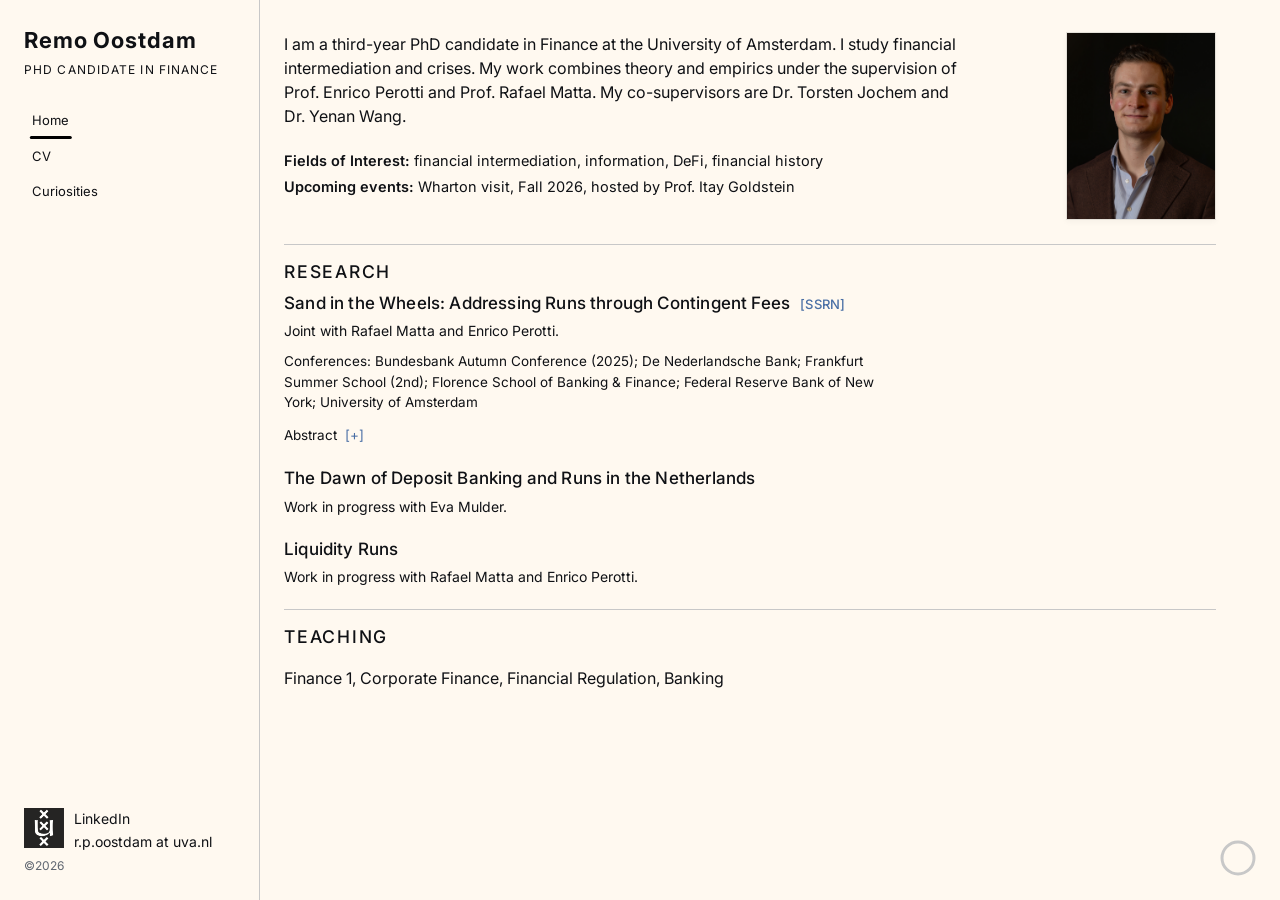
==== index.html @ 49fd6807 "Update" ====
<!doctype html>
<html lang="en">
<head>
  <meta charset="utf-8"/>
  <meta name="viewport" content="width=device-width, initial-scale=1"/>
  <title>Remo Oostdam</title>
  <meta name="description" content="Remo Oostdam – PhD Candidate in Finance"/>

  <!-- Favicons -->
  <!-- Favicons -->
  <link rel="icon" href="assets/favicon.ico" sizes="any">
  <link rel="shortcut icon" href="assets/favicon.ico">

  <link rel="icon" type="image/png" sizes="32x32" href="assets/favicon-32x32.png">
  <link rel="icon" type="image/png" sizes="16x16" href="assets/favicon-16x16.png">
  <link rel="icon" type="image/png" sizes="96x96" href="/favicon-96x96.png">
  <link rel="apple-touch-icon" href="assets/apple-icon.png">


  <link rel="preconnect" href="https://fonts.googleapis.com">
  <link rel="preconnect" href="https://fonts.gstatic.com" crossorigin>
  <link href="https://fonts.googleapis.com/css2?family=Inter:wght@200;300;400;500;600&display=swap" rel="stylesheet">

  <style>
    :root {
      --bg: #FFF9F0;
      --text: #0f1115;
      --muted: #5f6670;
      --line: #c8c8c8;
      --accent: #000000;
      --max: 980px;

      --sidebar-width: 260px;
      --art-w: 200px;
    }

    html {
      box-sizing: border-box;
    }

    *, *:before, *:after {
      box-sizing: inherit;
    }

    body {
      margin: 0;
      background: var(--bg);
      color: var(--text);
      font-family: "Inter", system-ui, -apple-system, "Segoe UI", Roboto, Helvetica, Arial, sans-serif;
      font-weight: 400;
      font-size: 16px;
      line-height: 1.5;
      -webkit-font-smoothing: antialiased;
      text-rendering: optimizeLegibility;
    }

    /* All links: black and clickable */
    a {
      color: var(--text);
      text-decoration: none;
      transition: color .2s ease, opacity .2s ease, text-decoration .2s ease, background .15s ease;
    }

    a:hover {
      text-decoration: underline;
    }

    /* ---------- LAYOUT ---------- */

    .layout {
      display: flex;
      min-height: 100vh;
    }

    .sidebar {
      position: fixed;
      top: 0;
      left: 0;
      width: var(--sidebar-width);
      height: 100vh;
      padding: 24px 24px;
      border-right: 1px solid var(--line);
      background: var(--bg);
      display: flex;
      flex-direction: column;
      justify-content: space-between;
    }

    .sidebar-top {
      display: flex;
      flex-direction: column;
      gap: 16px;
    }

    /* NEW: header row so hamburger can sit on the right on mobile */
    .sidebar-header-row {
      display: flex;
      align-items: flex-start;
      justify-content: space-between;
      gap: 12px;
    }

    .sidebar-name {
      font-weight: 700;
      font-size: 22px;
      letter-spacing: 0.04em;
      color: var(--text);
      margin-bottom: 4px;
    }

    .sidebar-role {
      font-size: 12px;
      letter-spacing: .092em;
      text-transform: uppercase;
      color: var(--text);
    }

    .sidebar-nav {
      display: flex;
      flex-direction: column;
      gap: 4px;
      margin-top: 10px;
    }

    /* Base sidebar link */
    .sidebar-link {
      display: inline-block;
      padding: 6px 8px;
      font-size: 13px;
      color: var(--text);
      width: max-content;
      position: relative;
      background: none;
      text-decoration: none;
    }

    /* Hover underline for non-active links */
    .sidebar-link:not(.active):hover {
      text-decoration: underline;
      text-decoration-thickness: 2px;
      text-underline-offset: 3px;
    }

    /* ACTIVE PAGE (current page): centered thick black underline */
    .sidebar-link.active {
      pointer-events: none;
      cursor: default;
    }

    .sidebar-link.active::after {
      content: "";
      position: absolute;
      left: 50%;
      bottom: -2px;
      transform: translateX(-50%);
      width: 80%;
      height: 3px;
      background: black;
      border-radius: 2px;
    }

    .sidebar-bottom {
      margin-top: 24px;
    }

    /* UvA logo left, contact + copyright right */
    .uva-contact-row {
      display: flex;
      align-items: flex-start;
      gap: 10px;
    }

    /* Always stack LinkedIn + email */
    .sidebar-contact {
      display: flex;
      flex-direction: column; /* <-- always vertical */
      gap: 2px;
      font-size: 14px;
    }

    .uva-logo img {
      height: 40px;
      width: auto;
      display: block;
      opacity: .85;
      transition: opacity .2s ease;
    }

    .uva-logo img:hover {
      opacity: 1;
    }

    .sidebar-copy {
      font-size: 12px;
      color: var(--muted);
      margin-top: 4px;
    }

    .content-wrap {
      margin-left: var(--sidebar-width);
      max-width: var(--max);
      width: 100%;
      padding: 32px 24px 72px;
    }

    /* ---------- Content styling ---------- */

    .intro {
      display: grid;
      grid-template-columns: 1fr auto; /* text | portrait */
      gap: 22px;
      align-items: start;
      margin-top: 0;
    }

    .intro > div {
      display: flex;
      flex-direction: column;
      justify-content: space-between;
    }

    .portrait {
      width: 150px; /* fixed, clean alignment */
      aspect-ratio: 4 / 5;
      object-fit: cover;
      border: 1px solid #e4e0d8;
      box-shadow: 0 2px 6px rgba(0, 0, 0, 0.04);
      justify-self: end; /* key: push to the right edge */
    }

    .lead {
      font-size: 16px;
      font-weight: 400;
      margin: 0 0 8px;
      max-width: 68ch;
    }

    .content {
      display: block;
      margin-top: 24px;
    }

    section {
      margin-top: 22px;
      padding-top: 14px;
      border-top: 1px solid var(--line);
    }

    h2 {
      font-weight: 500;
      font-size: 17.5px;
      letter-spacing: .10em;
      text-transform: uppercase;
      margin: 0 0 6px;
      color: var(--text);
    }

    .paper-title {
      font-weight: 500;
      font-size: 17px;
      letter-spacing: .01em;
      margin: 0 0 4px;
      color: var(--text);
    }

    .coauthors {
  font-size: 14px;
  color: var(--text);
  margin: 2px 0 10px;
}


    .art {
      margin-top: 48px;
      justify-self: end;
      place-self: start end;
      display: inline-grid;
      justify-items: end;
      width: max-content;
      text-align: right;
    }

    .art img {
      display: block;
      width: auto;
      max-width: var(--art-w);
      height: auto;
      margin: 0;
      border: 1px solid var(--line);
      cursor: pointer;
      transition: transform .2s ease, box-shadow .2s ease;
    }

    .art img:hover {
      transform: scale(1.03);
      box-shadow: 0 4px 12px rgba(0, 0, 0, 0.1);
    }

    .caption {
      color: var(--muted);
      font-size: 14px;
      margin-top: 6px;
      max-width: var(--art-w);
      text-align: right;
    }

    .lightbox {
      display: none;
      position: fixed;
      z-index: 100;
      padding-top: 60px;
      left: 0;
      top: 0;
      width: 100%;
      height: 100%;
      overflow: auto;
      background-color: rgba(0, 0, 0, 0.8);
      backdrop-filter: blur(4px);
    }

    .lightbox-content {
      display: block;
      margin: auto;
      max-width: 80%;
      max-height: 80%;
      box-shadow: 0 0 20px rgba(0, 0, 0, 0.5);
      border: 4px solid #fff;
    }

    .lightbox-caption {
      margin: 16px auto;
      text-align: center;
      color: #f0f0f0;
      font-size: 14px;
      max-width: 80%;
    }

    .lightbox-close {
      position: absolute;
      top: 20px;
      right: 35px;
      color: #f0f0f0;
      font-size: 32px;
      font-weight: 300;
      cursor: pointer;
      transition: .2s;
    }

    .lightbox-close:hover {
      color: #fff;
    }

    /* ---------- Scroll progress circle ---------- */

    .scroll-progress {
      position: fixed;
      right: 24px;
      bottom: 24px;
      width: 36px;
      height: 36px;
      z-index: 200;
      pointer-events: none;
    }

    .scroll-progress svg {
      width: 100%;
      height: 100%;
      transform: rotate(-90deg);
    }

    .scroll-progress__bg {
      fill: none;
      stroke: var(--line);
      stroke-width: 3;
    }

    .scroll-progress__value {
      fill: none;
      stroke: #b55e33;
      stroke-width: 3;
      stroke-linecap: round;
      stroke-dasharray: 100;
      stroke-dashoffset: 100;
      transition: stroke-dashoffset 0.15s ease-out;
    }

    /* ---------- NEW: Hamburger menu styles ---------- */

    .menu-toggle {
      display: none; /* desktop: hidden */
      background: transparent;
      border: none;
      padding: 4px;
      cursor: pointer;
      line-height: 0;
      margin-top: 2px;
    }

    .menu-bar {
      display: block;
      width: 20px;
      height: 2px;
      background: var(--text);
      margin: 4px 0;
      transition: transform .2s ease, opacity .2s ease;
    }

    .menu-toggle.is-open .menu-bar:nth-child(1) {
      transform: translateY(6px) rotate(45deg);
    }

    .menu-toggle.is-open .menu-bar:nth-child(2) {
      opacity: 0;
    }

    .menu-toggle.is-open .menu-bar:nth-child(3) {
      transform: translateY(-6px) rotate(-45deg);
    }

    /* ---------- RESPONSIVE (iPad + iPhone) ---------- */

    @media (max-width: 1000px) {
      .content {
        grid-template-columns: 1fr;
      }
    }

    @media (max-width: 900px) {
      .layout {
        flex-direction: column;
      }

      .sidebar {
        position: static;
        width: 100%;
        height: auto;
        border-right: none;
        border-bottom: 1px solid var(--line);
        padding: 16px 16px 12px;
        flex-direction: column;
        gap: 8px;
      }

      .sidebar-top {
        flex-direction: column;
        gap: 6px;
      }

      /* show hamburger on mobile only */
      .menu-toggle {
        display: inline-flex;
        flex-direction: column;
        justify-content: center;
        align-items: center;
      }

      /* nav: hidden by default on mobile, opened via JS */
      .sidebar-nav {
        flex-direction: column;
        gap: 4px;
        margin-top: 6px;
        display: none;
      }

      .sidebar-nav.is-open {
        display: flex;
      }

      .sidebar-link {
        padding: 4px 0;
        font-size: 14px;
      }

      .sidebar-bottom {
        margin-top: 6px;
        width: 100%;
      }

      .uva-contact-row {
        align-items: center;
        gap: 8px;
      }

      .uva-logo img {
        height: 30px;
      }

      .sidebar-contact {
        flex-direction: column;
        gap: 2px;
        font-size: 13px;
      }

      .sidebar-copy {
        margin-top: 2px;
        font-size: 11.5px;
      }

      .content-wrap {
        margin-left: 0;
        padding: 20px 16px 56px;
      }

      .intro {
        grid-template-columns: 1fr auto;
        align-items: start;
        gap: 16px;
      }

      .portrait {
        width: 120px; /* slightly smaller for phones */
        justify-self: end;
      }

      .art {
        justify-self: start;
        text-align: left;
      }

      .caption {
        text-align: left;
      }
    }

    .fields {
      margin-top: 14px;
      font-size: 14.5px;
      color: var(--text);
      max-width: 68ch;
    }
    .fields + .fields {
  margin-top: -10px; /* or 6px if you want a touch more air */
}

    .fields strong {
  font-weight: 600;
  color: var(--text);
}

    .paper-title a {
  font-size: 13px;
  color: #4a6fa5;        /* soft academic blue */
  margin-left: 6px;
  text-decoration: none;
}

.paper-title a:hover {
  text-decoration: underline;
}

.paper-details summary {
  font-size: 13.5px;
  color: var(--text);
  cursor: pointer;
  display: inline-block;
  list-style: none;
}

/* remove default disclosure marker (all browsers) */
.paper-details summary::-webkit-details-marker {
  display: none;
}
.paper-details summary::marker {
  content: "";
}

/* toggle symbol */
.paper-details .abstract-toggle {
  margin-left: 4px;
  color: #4a6fa5; /* soft blue */
}

/* CLOSED: show [+] */
.paper-details:not([open]) .abstract-toggle::before {
  content: "[+]";
}

/* OPEN: show [−] */
.paper-details[open] .abstract-toggle::before {
  content: "[−]";
}

.paper-details summary:hover {
  text-decoration: underline;
}

.paper-abstract {
  font-size: 14px;
  color: var(--text);
  margin: 6px 0 0;
}

.paper-abstract {
  font-size: 14px;
  color: var(--text);
  margin: 6px 0 0;
}


.paper-meta {
  font-size: 13.5px;
  color: var(--text);
  margin: 6px 0 10px;
  max-width: 68ch;
}






    @media (max-width: 600px) {
      .lead, p {
        max-width: 55ch;
      }

      .sidebar-name {
        font-size: 20px;
      }

      .sidebar-role {
        font-size: 11px;
      }

      .sidebar-contact {
        font-size: 12.5px;
      }
    }
  </style>
</head>
<body>

<!-- Lightbox modal -->
<div id="lightbox" class="lightbox">
  <span class="lightbox-close" aria-label="Close">&times;</span>
  <img class="lightbox-content" id="lightbox-img" alt="">
  <div class="lightbox-caption" id="lightbox-caption"></div>
</div>

<div class="layout">
  <!-- Sidebar -->
  <aside class="sidebar">
    <div class="sidebar-top">

      <!-- UPDATED: header row + hamburger (mobile only) -->
      <div class="sidebar-header-row">
        <div>
          <div class="sidebar-name">Remo Oostdam</div>
          <div class="sidebar-role">PhD Candidate in Finance</div>
        </div>

        <button
                class="menu-toggle"
                type="button"
                aria-label="Toggle navigation menu"
                aria-expanded="false"
                aria-controls="main-menu"
        >
          <span class="menu-bar"></span>
          <span class="menu-bar"></span>
          <span class="menu-bar"></span>
        </button>
      </div>

      <!-- UPDATED: add id so JS can control -->
      <nav class="sidebar-nav" id="main-menu" aria-label="Main menu">
        <a class="sidebar-link active" href="index.html">Home</a>
        <a class="sidebar-link" href="cv.html">CV</a>
        <a class="sidebar-link" href="curiosity.html">Curiosities</a>
      </nav>
    </div>

    <div class="sidebar-bottom">
      <div class="uva-contact-row">
        <a href="https://www.uva.nl/en" target="_blank" class="uva-logo" rel="noopener">
          <img src="assets/uva.svg" alt="University of Amsterdam Logo">
        </a>
        <div class="sidebar-contact">
          <a href="https://www.linkedin.com/in/remo-oostdam/" target="_blank" rel="noopener">LinkedIn</a>
          <a class="js-email"
             data-user="r.p.oostdam"
             data-domain="uva.nl"
             href="#"
             rel="nofollow">
            r.p.oostdam at uva.nl
          </a>
        </div>
      </div>
      <span class="sidebar-copy">©<span id="year"></span></span>
    </div>
  </aside>

  <!-- Main content -->
  <div class="content-wrap">
    <div class="intro">
      <div>
        <p class="lead">
          I am a third-year PhD candidate in Finance at the University of Amsterdam.
          I study financial intermediation and crises.
          My work combines theory and empirics under the supervision of
          <a href="https://www.enricoperotti.eu/" target="_blank" rel="noopener">Prof. Enrico
            Perotti</a>
          and
          <a href="https://sites.google.com/site/almeidadamatta/home" target="_blank" rel="noopener">Prof. Rafael Matta</a>.
          My co-supervisors are
    <a href="https://sites.google.com/view/tjochem" target="_blank" rel="noopener">
      Dr. Torsten Jochem
    </a>
    and
    <a href="https://sites.google.com/view/yenan-wang" target="_blank" rel="noopener">Dr. Yenan Wang</a>.
        </p>
        <p class="fields">
          <strong>Fields of Interest:</strong>
          financial intermediation, information, DeFi, financial history
        </p>
        <p class="fields">
  <strong>Upcoming events:</strong>
  Wharton visit, Fall 2026, hosted by
  <a href="https://finance.wharton.upenn.edu/~itayg/"
     target="_blank" rel="noopener">
    Prof. Itay Goldstein
  </a>
</p>

      </div>
      <img class="portrait" src="assets/cv_klein.jpg" alt="Portrait of Remo Oostdam"/>
    </div>

    <div class="content">
      <main>
        <section aria-labelledby="papers">
          <h2 id="papers">Research</h2>

          <div>
  <div class="paper-title">
  Sand in the Wheels: Addressing Runs through Contingent Fees
  <a href="https://papers.ssrn.com/sol3/papers.cfm?abstract_id=5567880"
     target="_blank" rel="noopener">
    [SSRN]
  </a>

</div>


  <div class="coauthors">
    Joint with
    <a href="https://sites.google.com/site/almeidadamatta/home" target="_blank" rel="noopener">
      Rafael Matta
    </a>
    and
    <a href="https://www.enricoperotti.eu/" target="_blank" rel="noopener">
      Enrico Perotti</a>.
  </div>
             <p class="paper-meta">
    Conferences: Bundesbank Autumn Conference (2025); De Nederlandsche Bank; Frankfurt Summer School (2nd); Florence School of Banking & Finance; Federal Reserve Bank of New York; University of Amsterdam
  </p>
             <details class="paper-details">
    <summary>
  Abstract <span class="abstract-toggle"></span>
</summary>

    <p class="paper-abstract">
      Non-fundamental bank outflows can be discouraged by automatic redemption fees without
compromising liquidity provision. We derive the optimal level, format and allocation of fees
that balance liquidity needs and endogenous run risk. Flat fees triggered by high withdrawals
are optimal, operating via a strategic and a payoff channel. Assigning fee revenues to the queue
reduces strategic uncertainty while improving liquidity provision, so a high fee is optimal. A
“fee-to-the-unpaid” limits liquidity provision but reduces run incentives further, allowing lower
fees. Illiquid bank assets call for a mixed allocation, while for MMFs or stablecoins a full “fee-
to-the-queue” solution is best.
    </p>
  </details>


</div>


          <div style="margin-top:20px;">
            <div class="paper-title">
              The Dawn of Deposit Banking and Runs in the Netherlands
            </div>
            <div class="coauthors">
              Work in progress with
              <a href="https://www.evamulder.com/" target="_blank" rel="noopener">Eva Mulder</a>.
            </div>
          </div>
           <div style="margin-top:20px;">
            <div class="paper-title">
              Liquidity Runs
            </div>
            <div class="coauthors">
              Work in progress with
    <a href="https://sites.google.com/site/almeidadamatta/home" target="_blank" rel="noopener">
      Rafael Matta
    </a>
    and
    <a href="https://www.enricoperotti.eu/" target="_blank" rel="noopener">
      Enrico Perotti</a>.</div>
          </div>
        </section>

        <section aria-labelledby="teaching">
          <h2 id="teaching">Teaching</h2>
          <p class="teaching-inline">
            <a href="https://coursecatalogue.uva.nl/xmlpages/page/2025-2026-en/search-course/course/131865"
               target="_blank" rel="noopener">Finance 1</a>,
            <a href="https://coursecatalogue.uva.nl/xmlpages/page/2025-2026-en/search-course/course/131917"
               target="_blank" rel="noopener">Corporate Finance</a>,
            <a href="https://coursecatalogue.uva.nl/xmlpages/page/2025-2026-en/search-course/course/131595"
               target="_blank" rel="noopener">Financial Regulation</a>,
            <a href="https://eur.osiris-student.nl/onderwijscatalogus/extern/cursus?cursuscode=TIF20102&amp;collegejaar=2025"
               target="_blank" rel="noopener">Banking</a>
          </p>
        </section>
      </main>

      <!--      <aside class="art">-->
      <!--        <img src="assets/Franz_Marc_029a.jpg" alt="Franz Marc – Turm der blauen Pferde" id="art-image"/>-->
      <!--        <div class="caption">-->
      <!--          <em>Turm der blauen Pferde</em> (Tower of Blue Horses)<br>-->
      <!--          Franz Marc.-->
      <!--        </div>-->
      <!--      </aside>-->
    </div>
  </div>
</div>

<div class="scroll-progress" aria-hidden="true">
  <svg viewBox="0 0 36 36">
    <circle class="scroll-progress__bg" cx="18" cy="18" r="16"></circle>
    <circle class="scroll-progress__value" cx="18" cy="18" r="16"></circle>
  </svg>
</div>

<script>
  // Dynamic year
  document.getElementById('year').textContent = new Date().getFullYear();

  // Lightbox logic
  const lightbox = document.getElementById('lightbox');
  const lightboxImg = document.getElementById('lightbox-img');
  const lightboxCaption = document.getElementById('lightbox-caption');
  const artImage = document.getElementById('art-image');
  const closeBtn = document.querySelector('.lightbox-close');

  if (artImage) {
    artImage.addEventListener('click', () => {
      if (!lightbox) return;
      lightbox.style.display = 'block';
      lightboxImg.src = artImage.src;
      lightboxCaption.innerHTML = document.querySelector('.caption').innerHTML;
    });
  }
  if (closeBtn) {
    closeBtn.addEventListener('click', () => {
      lightbox.style.display = 'none';
    });
  }
  if (lightbox) {
    lightbox.addEventListener('click', (e) => {
      if (e.target === lightbox) lightbox.style.display = 'none';
    });
  }
  document.addEventListener('keydown', (e) => {
    if (e.key === 'Escape' && lightbox) lightbox.style.display = 'none';
  });
</script>

<script>
  // Reading progress circle
  (function () {
    const circle = document.querySelector('.scroll-progress__value');
    if (!circle) return;

    const radius = 16;
    const circumference = 2 * Math.PI * radius;
    circle.style.strokeDasharray = `${circumference}`;
    circle.style.strokeDashoffset = `${circumference}`;

    function setProgress() {
      const doc = document.documentElement;
      const scrollTop = doc.scrollTop || document.body.scrollTop;
      const scrollHeight = doc.scrollHeight - doc.clientHeight;

      if (scrollHeight <= 0) {
        circle.style.strokeDashoffset = `${circumference}`;
        return;
      }

      const progress = scrollTop / scrollHeight;
      const offset = circumference * (1 - progress);
      circle.style.strokeDashoffset = offset;
    }

    window.addEventListener('scroll', setProgress, {passive: true});
    window.addEventListener('resize', setProgress);
    setProgress();
  })();
</script>

<script>
  document.addEventListener("DOMContentLoaded", () => {
    document.querySelectorAll("a.js-email").forEach((a) => {
      const user = a.dataset.user;
      const domain = a.dataset.domain;
      if (!user || !domain) return;

      const email = `${user}@${domain}`;
      const mailto = `mailto:${email}`;

      // Keep visible text obfuscated, only make click target real
      a.setAttribute("href", mailto);

      // Extra safety: if something overwrites href later, still open mail
      a.addEventListener("click", (e) => {
        if (!a.getAttribute("href") || a.getAttribute("href") === "#") {
          e.preventDefault();
          window.location.href = mailto;
        }
      });
    });
  });
</script>

<!-- NEW: Mobile hamburger menu toggle (same behavior as curiosity.html) -->
<script>
  (function () {
    const toggle = document.querySelector('.menu-toggle');
    const nav = document.getElementById('main-menu');
    if (!toggle || !nav) return;

    toggle.addEventListener('click', () => {
      const isOpen = nav.classList.toggle('is-open');
      toggle.classList.toggle('is-open', isOpen);
      toggle.setAttribute('aria-expanded', isOpen ? 'true' : 'false');
    });
  })();
</script>

</body>
</html>
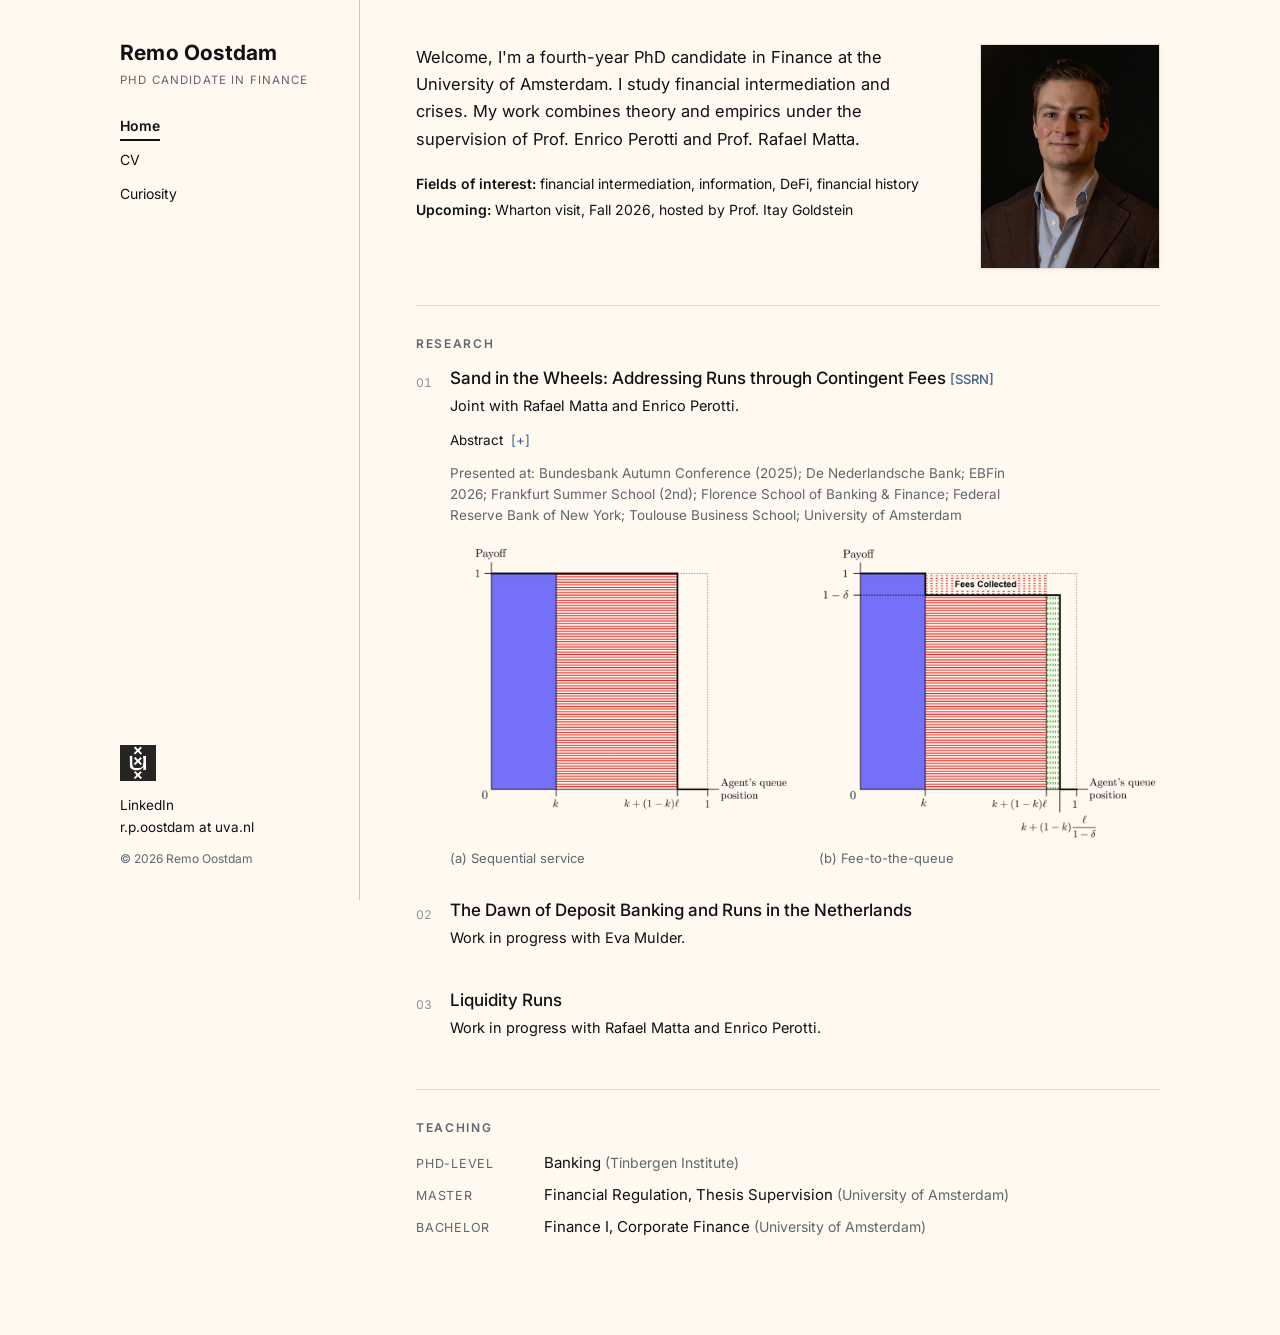
==== commit cdb35695: "sitemap added" ====
--- a/index.html
+++ b/index.html
@@ -3,940 +3,370 @@
 <head>
   <meta charset="utf-8"/>
   <meta name="viewport" content="width=device-width, initial-scale=1"/>
-  <title>Remo Oostdam</title>
-  <meta name="description" content="Remo Oostdam – PhD Candidate in Finance"/>
-
-  <!-- Favicons -->
+  <title>Remo Oostdam — PhD Candidate in Finance</title>
+  <meta name="description" content="Remo Oostdam – PhD Candidate in Finance at the University of Amsterdam, studying financial intermediation and crises."/>
+
   <!-- Favicons -->
   <link rel="icon" href="assets/favicon.ico" sizes="any">
   <link rel="shortcut icon" href="assets/favicon.ico">
-
   <link rel="icon" type="image/png" sizes="32x32" href="assets/favicon-32x32.png">
   <link rel="icon" type="image/png" sizes="16x16" href="assets/favicon-16x16.png">
-  <link rel="icon" type="image/png" sizes="96x96" href="/favicon-96x96.png">
+<link rel="icon" type="image/png" sizes="96x96" href="/favicon-96x96.png">
   <link rel="apple-touch-icon" href="assets/apple-icon.png">
-
 
   <link rel="preconnect" href="https://fonts.googleapis.com">
   <link rel="preconnect" href="https://fonts.gstatic.com" crossorigin>
-  <link href="https://fonts.googleapis.com/css2?family=Inter:wght@200;300;400;500;600&display=swap" rel="stylesheet">
+  <link href="https://fonts.googleapis.com/css2?family=Inter:wght@200;300;400;500;600;700&amp;display=swap" rel="stylesheet">
+
+  <link rel="stylesheet" href="assets/style.css">
 
   <style>
-    :root {
-      --bg: #FFF9F0;
-      --text: #0f1115;
-      --muted: #5f6670;
-      --line: #c8c8c8;
-      --accent: #000000;
-      --max: 980px;
-
-      --sidebar-width: 260px;
-      --art-w: 200px;
-    }
-
-    html {
-      box-sizing: border-box;
-    }
-
-    *, *:before, *:after {
-      box-sizing: inherit;
-    }
-
-    body {
-      margin: 0;
-      background: var(--bg);
-      color: var(--text);
-      font-family: "Inter", system-ui, -apple-system, "Segoe UI", Roboto, Helvetica, Arial, sans-serif;
-      font-weight: 400;
-      font-size: 16px;
-      line-height: 1.5;
-      -webkit-font-smoothing: antialiased;
-      text-rendering: optimizeLegibility;
-    }
-
-    /* All links: black and clickable */
-    a {
-      color: var(--text);
-      text-decoration: none;
-      transition: color .2s ease, opacity .2s ease, text-decoration .2s ease, background .15s ease;
-    }
-
-    a:hover {
-      text-decoration: underline;
-    }
-
-    /* ---------- LAYOUT ---------- */
-
-    .layout {
-      display: flex;
-      min-height: 100vh;
-    }
-
-    .sidebar {
-      position: fixed;
-      top: 0;
-      left: 0;
-      width: var(--sidebar-width);
-      height: 100vh;
-      padding: 24px 24px;
-      border-right: 1px solid var(--line);
-      background: var(--bg);
-      display: flex;
-      flex-direction: column;
-      justify-content: space-between;
-    }
-
-    .sidebar-top {
-      display: flex;
-      flex-direction: column;
-      gap: 16px;
-    }
-
-    /* NEW: header row so hamburger can sit on the right on mobile */
-    .sidebar-header-row {
-      display: flex;
-      align-items: flex-start;
-      justify-content: space-between;
-      gap: 12px;
-    }
-
-    .sidebar-name {
-      font-weight: 700;
-      font-size: 22px;
-      letter-spacing: 0.04em;
-      color: var(--text);
-      margin-bottom: 4px;
-    }
-
-    .sidebar-role {
-      font-size: 12px;
-      letter-spacing: .092em;
-      text-transform: uppercase;
-      color: var(--text);
-    }
-
-    .sidebar-nav {
-      display: flex;
-      flex-direction: column;
-      gap: 4px;
-      margin-top: 10px;
-    }
-
-    /* Base sidebar link */
-    .sidebar-link {
-      display: inline-block;
-      padding: 6px 8px;
-      font-size: 13px;
-      color: var(--text);
-      width: max-content;
-      position: relative;
-      background: none;
-      text-decoration: none;
-    }
-
-    /* Hover underline for non-active links */
-    .sidebar-link:not(.active):hover {
-      text-decoration: underline;
-      text-decoration-thickness: 2px;
-      text-underline-offset: 3px;
-    }
-
-    /* ACTIVE PAGE (current page): centered thick black underline */
-    .sidebar-link.active {
-      pointer-events: none;
-      cursor: default;
-    }
-
-    .sidebar-link.active::after {
-      content: "";
-      position: absolute;
-      left: 50%;
-      bottom: -2px;
-      transform: translateX(-50%);
-      width: 80%;
-      height: 3px;
-      background: black;
-      border-radius: 2px;
-    }
-
-    .sidebar-bottom {
-      margin-top: 24px;
-    }
-
-    /* UvA logo left, contact + copyright right */
-    .uva-contact-row {
-      display: flex;
-      align-items: flex-start;
-      gap: 10px;
-    }
-
-    /* Always stack LinkedIn + email */
-    .sidebar-contact {
-      display: flex;
-      flex-direction: column; /* <-- always vertical */
-      gap: 2px;
-      font-size: 14px;
-    }
-
-    .uva-logo img {
-      height: 40px;
-      width: auto;
-      display: block;
-      opacity: .85;
-      transition: opacity .2s ease;
-    }
-
-    .uva-logo img:hover {
-      opacity: 1;
-    }
-
-    .sidebar-copy {
-      font-size: 12px;
-      color: var(--muted);
-      margin-top: 4px;
-    }
-
-    .content-wrap {
-      margin-left: var(--sidebar-width);
-      max-width: var(--max);
-      width: 100%;
-      padding: 32px 24px 72px;
-    }
-
-    /* ---------- Content styling ---------- */
+    /* ---- Page-specific: home ---- */
+
+    /* Slightly wider than the other pages so "Fields of interest" and
+       "Upcoming" each hold a single line beside the portrait. */
+    body { --measure: 800px; }
 
     .intro {
       display: grid;
-      grid-template-columns: 1fr auto; /* text | portrait */
-      gap: 22px;
+      grid-template-columns: minmax(0, 1fr) auto;
+      gap: 36px;
       align-items: start;
-      margin-top: 0;
-    }
-
-    .intro > div {
-      display: flex;
-      flex-direction: column;
-      justify-content: space-between;
     }
 
     .portrait {
-      width: 150px; /* fixed, clean alignment */
+      width: 180px;
+      height: auto;          /* let aspect-ratio drive height, not the attr */
       aspect-ratio: 4 / 5;
       object-fit: cover;
       border: 1px solid #e4e0d8;
-      box-shadow: 0 2px 6px rgba(0, 0, 0, 0.04);
-      justify-self: end; /* key: push to the right edge */
-    }
-
-    .lead {
-      font-size: 16px;
-      font-weight: 400;
-      margin: 0 0 8px;
-      max-width: 68ch;
-    }
-
-    .content {
-      display: block;
-      margin-top: 24px;
-    }
-
-    section {
-      margin-top: 22px;
-      padding-top: 14px;
-      border-top: 1px solid var(--line);
-    }
-
-    h2 {
-      font-weight: 500;
-      font-size: 17.5px;
-      letter-spacing: .10em;
-      text-transform: uppercase;
-      margin: 0 0 6px;
-      color: var(--text);
+      box-shadow: 0 2px 6px rgba(0, 0, 0, .04);
+    }
+
+    /* Research entries. A hanging index number in a narrow left gutter —
+       quiet enough to read as structure rather than as a ranking. */
+
+    .paper {
+      display: grid;
+      grid-template-columns: 34px minmax(0, 1fr);
+      margin-top: 30px;
+    }
+
+    .paper:first-of-type { margin-top: 0; }
+
+    .paper-num {
+      font-size: 12px;
+      font-variant-numeric: tabular-nums;
+      letter-spacing: .04em;
+      color: var(--muted);
+      opacity: .7;
+      padding-top: 6px;
+      user-select: none;
     }
 
     .paper-title {
       font-weight: 500;
       font-size: 17px;
-      letter-spacing: .01em;
-      margin: 0 0 4px;
-      color: var(--text);
+      line-height: 1.4;
+      margin: 0 0 3px;
     }
 
     .coauthors {
-  font-size: 14px;
-  color: var(--text);
-  margin: 2px 0 10px;
-}
-
-
-    .art {
-      margin-top: 48px;
-      justify-self: end;
-      place-self: start end;
-      display: inline-grid;
-      justify-items: end;
-      width: max-content;
-      text-align: right;
-    }
-
-    .art img {
-      display: block;
-      width: auto;
-      max-width: var(--art-w);
-      height: auto;
-      margin: 0;
-      border: 1px solid var(--line);
-      cursor: pointer;
-      transition: transform .2s ease, box-shadow .2s ease;
-    }
-
-    .art img:hover {
-      transform: scale(1.03);
-      box-shadow: 0 4px 12px rgba(0, 0, 0, 0.1);
-    }
-
-    .caption {
-      color: var(--muted);
-      font-size: 14px;
-      margin-top: 6px;
-      max-width: var(--art-w);
-      text-align: right;
-    }
-
-    .lightbox {
-      display: none;
-      position: fixed;
-      z-index: 100;
-      padding-top: 60px;
-      left: 0;
-      top: 0;
-      width: 100%;
-      height: 100%;
-      overflow: auto;
-      background-color: rgba(0, 0, 0, 0.8);
-      backdrop-filter: blur(4px);
-    }
-
-    .lightbox-content {
-      display: block;
-      margin: auto;
-      max-width: 80%;
-      max-height: 80%;
-      box-shadow: 0 0 20px rgba(0, 0, 0, 0.5);
-      border: 4px solid #fff;
-    }
-
-    .lightbox-caption {
-      margin: 16px auto;
-      text-align: center;
-      color: #f0f0f0;
-      font-size: 14px;
-      max-width: 80%;
-    }
-
-    .lightbox-close {
-      position: absolute;
-      top: 20px;
-      right: 35px;
-      color: #f0f0f0;
-      font-size: 32px;
-      font-weight: 300;
-      cursor: pointer;
-      transition: .2s;
-    }
-
-    .lightbox-close:hover {
-      color: #fff;
-    }
-
-    /* ---------- Scroll progress circle ---------- */
-
-    .scroll-progress {
-      position: fixed;
-      right: 24px;
-      bottom: 24px;
-      width: 36px;
-      height: 36px;
-      z-index: 200;
-      pointer-events: none;
-    }
-
-    .scroll-progress svg {
-      width: 100%;
-      height: 100%;
-      transform: rotate(-90deg);
-    }
-
-    .scroll-progress__bg {
-      fill: none;
-      stroke: var(--line);
-      stroke-width: 3;
-    }
-
-    .scroll-progress__value {
-      fill: none;
-      stroke: #b55e33;
-      stroke-width: 3;
-      stroke-linecap: round;
-      stroke-dasharray: 100;
-      stroke-dashoffset: 100;
-      transition: stroke-dashoffset 0.15s ease-out;
-    }
-
-    /* ---------- NEW: Hamburger menu styles ---------- */
-
-    .menu-toggle {
-      display: none; /* desktop: hidden */
-      background: transparent;
-      border: none;
-      padding: 4px;
-      cursor: pointer;
-      line-height: 0;
-      margin-top: 2px;
-    }
-
-    .menu-bar {
-      display: block;
-      width: 20px;
-      height: 2px;
-      background: var(--text);
-      margin: 4px 0;
-      transition: transform .2s ease, opacity .2s ease;
-    }
-
-    .menu-toggle.is-open .menu-bar:nth-child(1) {
-      transform: translateY(6px) rotate(45deg);
-    }
-
-    .menu-toggle.is-open .menu-bar:nth-child(2) {
-      opacity: 0;
-    }
-
-    .menu-toggle.is-open .menu-bar:nth-child(3) {
-      transform: translateY(-6px) rotate(-45deg);
-    }
-
-    /* ---------- RESPONSIVE (iPad + iPhone) ---------- */
-
-    @media (max-width: 1000px) {
-      .content {
-        grid-template-columns: 1fr;
-      }
-    }
-
-    @media (max-width: 900px) {
-      .layout {
-        flex-direction: column;
-      }
-
-      .sidebar {
-        position: static;
-        width: 100%;
-        height: auto;
-        border-right: none;
-        border-bottom: 1px solid var(--line);
-        padding: 16px 16px 12px;
-        flex-direction: column;
-        gap: 8px;
-      }
-
-      .sidebar-top {
-        flex-direction: column;
-        gap: 6px;
-      }
-
-      /* show hamburger on mobile only */
-      .menu-toggle {
-        display: inline-flex;
-        flex-direction: column;
-        justify-content: center;
-        align-items: center;
-      }
-
-      /* nav: hidden by default on mobile, opened via JS */
-      .sidebar-nav {
-        flex-direction: column;
-        gap: 4px;
-        margin-top: 6px;
-        display: none;
-      }
-
-      .sidebar-nav.is-open {
-        display: flex;
-      }
-
-      .sidebar-link {
-        padding: 4px 0;
-        font-size: 14px;
-      }
-
-      .sidebar-bottom {
-        margin-top: 6px;
-        width: 100%;
-      }
-
-      .uva-contact-row {
-        align-items: center;
-        gap: 8px;
-      }
-
-      .uva-logo img {
-        height: 30px;
-      }
-
-      .sidebar-contact {
-        flex-direction: column;
-        gap: 2px;
-        font-size: 13px;
-      }
-
-      .sidebar-copy {
-        margin-top: 2px;
-        font-size: 11.5px;
-      }
-
-      .content-wrap {
-        margin-left: 0;
-        padding: 20px 16px 56px;
-      }
-
-      .intro {
-        grid-template-columns: 1fr auto;
-        align-items: start;
-        gap: 16px;
-      }
-
-      .portrait {
-        width: 120px; /* slightly smaller for phones */
-        justify-self: end;
-      }
-
-      .art {
-        justify-self: start;
-        text-align: left;
-      }
-
-      .caption {
-        text-align: left;
-      }
-    }
-
-    .fields {
-      margin-top: 14px;
       font-size: 14.5px;
       color: var(--text);
-      max-width: 68ch;
-    }
-    .fields + .fields {
-  margin-top: -10px; /* or 6px if you want a touch more air */
-}
-
-    .fields strong {
-  font-weight: 600;
-  color: var(--text);
-}
-
-    .paper-title a {
-  font-size: 13px;
-  color: #4a6fa5;        /* soft academic blue */
-  margin-left: 6px;
-  text-decoration: none;
-}
-
-.paper-title a:hover {
-  text-decoration: underline;
-}
-
-.paper-details summary {
-  font-size: 13.5px;
-  color: var(--text);
-  cursor: pointer;
-  display: inline-block;
-  list-style: none;
-}
-
-/* remove default disclosure marker (all browsers) */
-.paper-details summary::-webkit-details-marker {
-  display: none;
-}
-.paper-details summary::marker {
-  content: "";
-}
-
-/* toggle symbol */
-.paper-details .abstract-toggle {
-  margin-left: 4px;
-  color: #4a6fa5; /* soft blue */
-}
-
-/* CLOSED: show [+] */
-.paper-details:not([open]) .abstract-toggle::before {
-  content: "[+]";
-}
-
-/* OPEN: show [−] */
-.paper-details[open] .abstract-toggle::before {
-  content: "[−]";
-}
-
-.paper-details summary:hover {
-  text-decoration: underline;
-}
-
-.paper-abstract {
-  font-size: 14px;
-  color: var(--text);
-  margin: 6px 0 0;
-}
-
-.paper-abstract {
-  font-size: 14px;
-  color: var(--text);
-  margin: 6px 0 0;
-}
-
-
-.paper-meta {
-  font-size: 13.5px;
-  color: var(--text);
-  margin: 6px 0 10px;
-  max-width: 68ch;
-}
-
-
-
-
-
-
-    @media (max-width: 600px) {
-      .lead, p {
-        max-width: 55ch;
+      margin: 0 0 10px;
+    }
+
+    /* Order within an entry: title, coauthors, abstract, then venues.
+       The abstract is the substance, so it sits above the venue list. */
+
+    .paper-details { margin: 0 0 10px; }
+
+    .paper-details summary {
+      display: inline-block;
+      list-style: none;
+      font-size: 13.5px;
+      cursor: pointer;
+    }
+
+    .paper-details summary::-webkit-details-marker { display: none; }
+    .paper-details summary::marker { content: ""; }
+    .paper-details summary:hover { text-decoration: underline; text-underline-offset: 2px; }
+    .paper-details .abstract-toggle { margin-left: 4px; color: var(--link); }
+    .paper-details:not([open]) .abstract-toggle::before { content: "[+]"; }
+    .paper-details[open] .abstract-toggle::before { content: "[−]"; }
+
+    .paper-abstract {
+      font-size: 14.5px;
+      line-height: 1.6;
+      margin: 8px 0 0;
+      max-width: 62ch;
+    }
+
+    .paper-meta {
+      font-size: 13.5px;
+      line-height: 1.55;
+      color: var(--muted);
+      margin: 0;
+      max-width: 62ch;
+    }
+
+    /* Paper figure. The PNGs have a transparent background, so they sit
+       directly on the cream with no white box. */
+
+    .paper-figure { margin: 18px 0 0; }
+
+    .figure-panels {
+      display: grid;
+      grid-template-columns: 1fr 1fr;
+      gap: 10px 28px;
+      align-items: end;
+    }
+
+    .figure-panels figure { margin: 0; }
+
+    .figure-panels img {
+      display: block;
+      width: 100%;
+      height: auto;
+    }
+
+    .figure-panels figcaption {
+      font-size: 13px;
+      color: var(--muted);
+      margin-top: 6px;
+    }
+
+    /* Teaching: level in the left column, courses on the right */
+
+    .teaching-list {
+      display: grid;
+      grid-template-columns: 108px minmax(0, 1fr);
+      gap: 8px 20px;
+      margin: 0;
+      font-size: 15px;
+    }
+
+    .teaching-list dt {
+      font-size: 12.5px;
+      letter-spacing: .06em;
+      text-transform: uppercase;
+      color: var(--muted);
+      padding-top: 3px;
+    }
+
+    .teaching-list dd { margin: 0; }
+
+    .teaching-inst { color: var(--muted); font-size: 14px; }
+
+    @media (max-width: 700px) {
+      .intro { grid-template-columns: 1fr; gap: 22px; }
+
+      /* Portrait comes after the intro text and both field lines, centred. */
+      .intro-text { grid-row: 1; }
+      .portrait { width: 150px; grid-row: 2; justify-self: center; }
+
+      .lead, .paper-meta, .paper-abstract { max-width: none; }
+
+      .teaching-list {
+        grid-template-columns: 1fr;
+        gap: 2px;
       }
 
-      .sidebar-name {
-        font-size: 20px;
-      }
-
-      .sidebar-role {
-        font-size: 11px;
-      }
-
-      .sidebar-contact {
-        font-size: 12.5px;
-      }
+      .teaching-list dt { padding-top: 14px; }
+      .teaching-list dt:first-of-type { padding-top: 0; }
+
+      .paper { grid-template-columns: 26px minmax(0, 1fr); }
+
+      /* Panels stay side by side, scaled down to fit the two columns. */
+      .figure-panels { grid-template-columns: 1fr 1fr; gap: 6px 12px; }
+      .figure-panels figcaption { font-size: 11.5px; margin-top: 4px; }
     }
   </style>
 </head>
 <body>
 
-<!-- Lightbox modal -->
-<div id="lightbox" class="lightbox">
-  <span class="lightbox-close" aria-label="Close">&times;</span>
-  <img class="lightbox-content" id="lightbox-img" alt="">
-  <div class="lightbox-caption" id="lightbox-caption"></div>
-</div>
-
 <div class="layout">
+
   <!-- Sidebar -->
   <aside class="sidebar">
     <div class="sidebar-top">
-
-      <!-- UPDATED: header row + hamburger (mobile only) -->
-      <div class="sidebar-header-row">
-        <div>
-          <div class="sidebar-name">Remo Oostdam</div>
-          <div class="sidebar-role">PhD Candidate in Finance</div>
-        </div>
-
-        <button
-                class="menu-toggle"
-                type="button"
-                aria-label="Toggle navigation menu"
-                aria-expanded="false"
-                aria-controls="main-menu"
-        >
-          <span class="menu-bar"></span>
-          <span class="menu-bar"></span>
-          <span class="menu-bar"></span>
-        </button>
+      <div>
+        <div class="sidebar-name">Remo Oostdam</div>
+        <div class="sidebar-role">PhD Candidate in Finance</div>
       </div>
 
-      <!-- UPDATED: add id so JS can control -->
-      <nav class="sidebar-nav" id="main-menu" aria-label="Main menu">
-        <a class="sidebar-link active" href="index.html">Home</a>
+      <nav class="sidebar-nav" aria-label="Main">
+        <a class="sidebar-link" href="index.html" aria-current="page">Home</a>
         <a class="sidebar-link" href="cv.html">CV</a>
-        <a class="sidebar-link" href="curiosity.html">Curiosities</a>
+        <a class="sidebar-link" href="curiosity.html">Curiosity</a>
       </nav>
     </div>
 
     <div class="sidebar-bottom">
       <div class="uva-contact-row">
         <a href="https://www.uva.nl/en" target="_blank" class="uva-logo" rel="noopener">
-          <img src="assets/uva.svg" alt="University of Amsterdam Logo">
+          <img src="assets/uva.svg" alt="University of Amsterdam">
         </a>
         <div class="sidebar-contact">
           <a href="https://www.linkedin.com/in/remo-oostdam/" target="_blank" rel="noopener">LinkedIn</a>
-          <a class="js-email"
-             data-user="r.p.oostdam"
-             data-domain="uva.nl"
-             href="#"
-             rel="nofollow">
-            r.p.oostdam at uva.nl
-          </a>
+          <a class="js-email" data-user="r.p.oostdam" data-domain="uva.nl" href="#" rel="nofollow">r.p.oostdam at uva.nl</a>
         </div>
       </div>
-      <span class="sidebar-copy">©<span id="year"></span></span>
+      <span class="sidebar-copy">© <span class="js-year"></span> Remo Oostdam</span>
     </div>
   </aside>
 
   <!-- Main content -->
   <div class="content-wrap">
+
     <div class="intro">
-      <div>
+      <div class="intro-text">
         <p class="lead">
-          I am a third-year PhD candidate in Finance at the University of Amsterdam.
-          I study financial intermediation and crises.
-          My work combines theory and empirics under the supervision of
-          <a href="https://www.enricoperotti.eu/" target="_blank" rel="noopener">Prof. Enrico
-            Perotti</a>
+          Welcome, I'm a fourth-year PhD candidate in Finance at the University of Amsterdam.
+          I study financial intermediation and crises. My work combines theory and
+          empirics under the supervision of
+          <a href="https://www.enricoperotti.eu/" target="_blank" rel="noopener">Prof. Enrico Perotti</a>
           and
           <a href="https://sites.google.com/site/almeidadamatta/home" target="_blank" rel="noopener">Prof. Rafael Matta</a>.
-          My co-supervisors are
-    <a href="https://sites.google.com/view/tjochem" target="_blank" rel="noopener">
-      Dr. Torsten Jochem
-    </a>
-    and
-    <a href="https://sites.google.com/view/yenan-wang" target="_blank" rel="noopener">Dr. Yenan Wang</a>.
         </p>
-        <p class="fields">
-          <strong>Fields of Interest:</strong>
-          financial intermediation, information, DeFi, financial history
-        </p>
-        <p class="fields">
-  <strong>Upcoming events:</strong>
-  Wharton visit, Fall 2026, hosted by
-  <a href="https://finance.wharton.upenn.edu/~itayg/"
-     target="_blank" rel="noopener">
-    Prof. Itay Goldstein
-  </a>
-</p>
-
+
+        <div class="fields-group">
+          <p class="fields">
+            <strong>Fields of interest:</strong>
+            financial intermediation, information, DeFi, financial history
+          </p>
+          <p class="fields">
+            <strong>Upcoming:</strong>
+            Wharton visit, Fall 2026, hosted by
+            <a href="https://finance.wharton.upenn.edu/~itayg/" target="_blank" rel="noopener">Prof. Itay Goldstein</a>
+          </p>
+        </div>
       </div>
-      <img class="portrait" src="assets/cv_klein.jpg" alt="Portrait of Remo Oostdam"/>
+
+      <img class="portrait" src="assets/cv_klein.jpg" alt="Portrait of Remo Oostdam" width="180" height="225"/>
     </div>
 
-    <div class="content">
-      <main>
-        <section aria-labelledby="papers">
-          <h2 id="papers">Research</h2>
-
+    <main>
+      <section aria-labelledby="research">
+        <h2 id="research">Research</h2>
+
+        <article class="paper">
+          <span class="paper-num" aria-hidden="true">01</span>
           <div>
-  <div class="paper-title">
-  Sand in the Wheels: Addressing Runs through Contingent Fees
-  <a href="https://papers.ssrn.com/sol3/papers.cfm?abstract_id=5567880"
-     target="_blank" rel="noopener">
-    [SSRN]
-  </a>
-
-</div>
-
-
-  <div class="coauthors">
-    Joint with
-    <a href="https://sites.google.com/site/almeidadamatta/home" target="_blank" rel="noopener">
-      Rafael Matta
-    </a>
-    and
-    <a href="https://www.enricoperotti.eu/" target="_blank" rel="noopener">
-      Enrico Perotti</a>.
-  </div>
-             <p class="paper-meta">
-    Conferences: Bundesbank Autumn Conference (2025); De Nederlandsche Bank; Frankfurt Summer School (2nd); Florence School of Banking & Finance; Federal Reserve Bank of New York; University of Amsterdam
-  </p>
-             <details class="paper-details">
-    <summary>
-  Abstract <span class="abstract-toggle"></span>
-</summary>
-
-    <p class="paper-abstract">
-      Non-fundamental bank outflows can be discouraged by automatic redemption fees without
-compromising liquidity provision. We derive the optimal level, format and allocation of fees
-that balance liquidity needs and endogenous run risk. Flat fees triggered by high withdrawals
-are optimal, operating via a strategic and a payoff channel. Assigning fee revenues to the queue
-reduces strategic uncertainty while improving liquidity provision, so a high fee is optimal. A
-“fee-to-the-unpaid” limits liquidity provision but reduces run incentives further, allowing lower
-fees. Illiquid bank assets call for a mixed allocation, while for MMFs or stablecoins a full “fee-
-to-the-queue” solution is best.
-    </p>
-  </details>
-
-
-</div>
-
-
-          <div style="margin-top:20px;">
-            <div class="paper-title">
-              The Dawn of Deposit Banking and Runs in the Netherlands
+            <h3 class="paper-title">
+              Sand in the Wheels: Addressing Runs through Contingent Fees<a
+                class="link-ref"
+                href="https://papers.ssrn.com/sol3/papers.cfm?abstract_id=5567880"
+                target="_blank" rel="noopener">[SSRN]</a>
+            </h3>
+            <div class="coauthors">
+              Joint with
+              <a href="https://sites.google.com/site/almeidadamatta/home" target="_blank" rel="noopener">Rafael Matta</a>
+              and
+              <a href="https://www.enricoperotti.eu/" target="_blank" rel="noopener">Enrico Perotti</a>.
             </div>
+
+            <details class="paper-details">
+              <summary>Abstract <span class="abstract-toggle"></span></summary>
+              <p class="paper-abstract">
+                We show that contingent fees can discourage self-reinforcing bank runs without
+                compromising liquidity provision, deriving their optimal level, format and
+                allocation so as to balance liquidity needs and endogenous run risk. Flat fees
+                triggered by high withdrawals are optimal, reducing runs via a strategic and a
+                payoff channel. Assigning fee revenues to the queue reduces strategic
+                uncertainty while improving liquidity provision, so a high fee is optimal. A
+                “fee-to-the-unpaid” limits liquidity provision but reduces run incentives
+                further, allowing lower fees. Illiquid bank and bond fund assets call for a
+                mixed allocation, while for MMFs a full “fee-to-the-queue” solution is best.
+              </p>
+            </details>
+
+            <p class="paper-meta">
+              Presented at: Bundesbank Autumn Conference (2025); De Nederlandsche Bank; EBFin 2026;
+              Frankfurt Summer School (2nd); Florence School of Banking &amp; Finance;
+              Federal Reserve Bank of New York; Toulouse Business School; University of Amsterdam
+            </p>
+
+            <figure class="paper-figure">
+              <div class="figure-panels">
+                <figure>
+                  <img src="assets/fig-runs-a.png"
+                       width="840" height="736"
+                       loading="lazy"
+                       alt="Payoff by queue position under sequential service: agents are paid one unit until liquid assets (blue) and then illiquid assets (red hatched) are exhausted, after which the payoff drops to zero.">
+                  <figcaption>(a) Sequential service</figcaption>
+                </figure>
+                <figure>
+                  <img src="assets/fig-runs-b.png"
+                       width="840" height="736"
+                       loading="lazy"
+                       alt="Payoff by queue position under fee-to-the-queue: arriving agents pay a fee, and the fees collected finance additional withdrawals, extending the set of agents who receive a positive payoff.">
+                  <figcaption>(b) Fee-to-the-queue</figcaption>
+                </figure>
+              </div>
+            </figure>
+          </div>
+        </article>
+
+        <article class="paper">
+          <span class="paper-num" aria-hidden="true">02</span>
+          <div>
+            <h3 class="paper-title">The Dawn of Deposit Banking and Runs in the Netherlands</h3>
             <div class="coauthors">
               Work in progress with
               <a href="https://www.evamulder.com/" target="_blank" rel="noopener">Eva Mulder</a>.
             </div>
           </div>
-           <div style="margin-top:20px;">
-            <div class="paper-title">
-              Liquidity Runs
-            </div>
+        </article>
+
+        <article class="paper">
+          <span class="paper-num" aria-hidden="true">03</span>
+          <div>
+            <h3 class="paper-title">Liquidity Runs</h3>
             <div class="coauthors">
               Work in progress with
-    <a href="https://sites.google.com/site/almeidadamatta/home" target="_blank" rel="noopener">
-      Rafael Matta
-    </a>
-    and
-    <a href="https://www.enricoperotti.eu/" target="_blank" rel="noopener">
-      Enrico Perotti</a>.</div>
+              <a href="https://sites.google.com/site/almeidadamatta/home" target="_blank" rel="noopener">Rafael Matta</a>
+              and
+              <a href="https://www.enricoperotti.eu/" target="_blank" rel="noopener">Enrico Perotti</a>.
+            </div>
           </div>
-        </section>
-
-        <section aria-labelledby="teaching">
-          <h2 id="teaching">Teaching</h2>
-          <p class="teaching-inline">
-            <a href="https://coursecatalogue.uva.nl/xmlpages/page/2025-2026-en/search-course/course/131865"
-               target="_blank" rel="noopener">Finance 1</a>,
-            <a href="https://coursecatalogue.uva.nl/xmlpages/page/2025-2026-en/search-course/course/131917"
-               target="_blank" rel="noopener">Corporate Finance</a>,
+        </article>
+      </section>
+
+      <section aria-labelledby="teaching">
+        <h2 id="teaching">Teaching</h2>
+
+        <dl class="teaching-list">
+          <dt>PhD-level</dt>
+          <dd>
+            <a href="https://eur.osiris-student.nl/onderwijscatalogus/extern/cursus?cursuscode=TIF20102&amp;collegejaar=2025"
+               target="_blank" rel="noopener">Banking</a>
+            <span class="teaching-inst">(Tinbergen Institute)</span>
+          </dd>
+
+          <dt>Master</dt>
+          <dd>
             <a href="https://coursecatalogue.uva.nl/xmlpages/page/2025-2026-en/search-course/course/131595"
                target="_blank" rel="noopener">Financial Regulation</a>,
-            <a href="https://eur.osiris-student.nl/onderwijscatalogus/extern/cursus?cursuscode=TIF20102&amp;collegejaar=2025"
-               target="_blank" rel="noopener">Banking</a>
-          </p>
-        </section>
-      </main>
-
-      <!--      <aside class="art">-->
-      <!--        <img src="assets/Franz_Marc_029a.jpg" alt="Franz Marc – Turm der blauen Pferde" id="art-image"/>-->
-      <!--        <div class="caption">-->
-      <!--          <em>Turm der blauen Pferde</em> (Tower of Blue Horses)<br>-->
-      <!--          Franz Marc.-->
-      <!--        </div>-->
-      <!--      </aside>-->
-    </div>
+            Thesis Supervision
+            <span class="teaching-inst">(University of Amsterdam)</span>
+          </dd>
+
+          <dt>Bachelor</dt>
+          <dd>
+            <a href="https://coursecatalogue.uva.nl/xmlpages/page/2025-2026-en/search-course/course/131865"
+               target="_blank" rel="noopener">Finance I</a>,
+            <a href="https://coursecatalogue.uva.nl/xmlpages/page/2025-2026-en/search-course/course/131917"
+               target="_blank" rel="noopener">Corporate Finance</a>
+            <span class="teaching-inst">(University of Amsterdam)</span>
+          </dd>
+        </dl>
+      </section>
+    </main>
   </div>
 </div>
 
-<div class="scroll-progress" aria-hidden="true">
-  <svg viewBox="0 0 36 36">
-    <circle class="scroll-progress__bg" cx="18" cy="18" r="16"></circle>
-    <circle class="scroll-progress__value" cx="18" cy="18" r="16"></circle>
-  </svg>
-</div>
-
-<script>
-  // Dynamic year
-  document.getElementById('year').textContent = new Date().getFullYear();
-
-  // Lightbox logic
-  const lightbox = document.getElementById('lightbox');
-  const lightboxImg = document.getElementById('lightbox-img');
-  const lightboxCaption = document.getElementById('lightbox-caption');
-  const artImage = document.getElementById('art-image');
-  const closeBtn = document.querySelector('.lightbox-close');
-
-  if (artImage) {
-    artImage.addEventListener('click', () => {
-      if (!lightbox) return;
-      lightbox.style.display = 'block';
-      lightboxImg.src = artImage.src;
-      lightboxCaption.innerHTML = document.querySelector('.caption').innerHTML;
-    });
-  }
-  if (closeBtn) {
-    closeBtn.addEventListener('click', () => {
-      lightbox.style.display = 'none';
-    });
-  }
-  if (lightbox) {
-    lightbox.addEventListener('click', (e) => {
-      if (e.target === lightbox) lightbox.style.display = 'none';
-    });
-  }
-  document.addEventListener('keydown', (e) => {
-    if (e.key === 'Escape' && lightbox) lightbox.style.display = 'none';
-  });
-</script>
-
-<script>
-  // Reading progress circle
-  (function () {
-    const circle = document.querySelector('.scroll-progress__value');
-    if (!circle) return;
-
-    const radius = 16;
-    const circumference = 2 * Math.PI * radius;
-    circle.style.strokeDasharray = `${circumference}`;
-    circle.style.strokeDashoffset = `${circumference}`;
-
-    function setProgress() {
-      const doc = document.documentElement;
-      const scrollTop = doc.scrollTop || document.body.scrollTop;
-      const scrollHeight = doc.scrollHeight - doc.clientHeight;
-
-      if (scrollHeight <= 0) {
-        circle.style.strokeDashoffset = `${circumference}`;
-        return;
-      }
-
-      const progress = scrollTop / scrollHeight;
-      const offset = circumference * (1 - progress);
-      circle.style.strokeDashoffset = offset;
-    }
-
-    window.addEventListener('scroll', setProgress, {passive: true});
-    window.addEventListener('resize', setProgress);
-    setProgress();
-  })();
-</script>
-
-<script>
-  document.addEventListener("DOMContentLoaded", () => {
-    document.querySelectorAll("a.js-email").forEach((a) => {
-      const user = a.dataset.user;
-      const domain = a.dataset.domain;
-      if (!user || !domain) return;
-
-      const email = `${user}@${domain}`;
-      const mailto = `mailto:${email}`;
-
-      // Keep visible text obfuscated, only make click target real
-      a.setAttribute("href", mailto);
-
-      // Extra safety: if something overwrites href later, still open mail
-      a.addEventListener("click", (e) => {
-        if (!a.getAttribute("href") || a.getAttribute("href") === "#") {
-          e.preventDefault();
-          window.location.href = mailto;
-        }
-      });
-    });
-  });
-</script>
-
-<!-- NEW: Mobile hamburger menu toggle (same behavior as curiosity.html) -->
-<script>
-  (function () {
-    const toggle = document.querySelector('.menu-toggle');
-    const nav = document.getElementById('main-menu');
-    if (!toggle || !nav) return;
-
-    toggle.addEventListener('click', () => {
-      const isOpen = nav.classList.toggle('is-open');
-      toggle.classList.toggle('is-open', isOpen);
-      toggle.setAttribute('aria-expanded', isOpen ? 'true' : 'false');
-    });
-  })();
-</script>
-
+<script src="assets/site.js" defer></script>
 </body>
 </html>
-
--- a/assets/style.css
+++ b/assets/style.css
@@ -0,0 +1,410 @@
+/* ==========================================================================
+   Remo Oostdam — shared stylesheet
+   Loaded by index.html, cv.html and curiosity.html.
+   Page-specific rules live in a small <style> block on the page itself.
+   ========================================================================== */
+
+/* --------------------------------------------------------------------------
+   1. Tokens
+   -------------------------------------------------------------------------- */
+
+:root {
+  --bg:          #FFF9F0;
+  --text:        #0f1115;
+  --muted:       #5f6670;
+  --line:        #e0d9ca;   /* hairline rules, warm to match the cream */
+  --line-strong: #cfc7b4;   /* sidebar divider */
+  --link:        #3f6193;   /* SSRN / [PDF] style links, AA on cream */
+  --accent:      #b55e33;
+
+  --sidebar-width: 240px;
+  --gutter:        56px;
+  --measure:       720px;   /* main text column; curiosity.html widens this */
+}
+
+/* --------------------------------------------------------------------------
+   2. Base
+   -------------------------------------------------------------------------- */
+
+html { box-sizing: border-box; -webkit-text-size-adjust: 100%; }
+*, *::before, *::after { box-sizing: inherit; }
+
+body {
+  margin: 0;
+  background: var(--bg);
+  color: var(--text);
+  font-family: "Inter", system-ui, -apple-system, "Segoe UI", Roboto, Helvetica, Arial, sans-serif;
+  font-weight: 400;
+  font-size: 16px;
+  line-height: 1.6;
+  -webkit-font-smoothing: antialiased;
+  text-rendering: optimizeLegibility;
+}
+
+a {
+  color: inherit;
+  text-decoration: none;
+  transition: color .18s ease, opacity .18s ease;
+}
+
+a:hover { text-decoration: underline; text-underline-offset: 2px; }
+
+/* Visible keyboard focus everywhere. */
+a:focus-visible,
+button:focus-visible,
+summary:focus-visible {
+  outline: 2px solid var(--text);
+  outline-offset: 3px;
+  border-radius: 2px;
+}
+
+img { max-width: 100%; }
+
+/* --------------------------------------------------------------------------
+   3. Layout
+   Desktop: a centred grid of [sidebar | content]. The sidebar is sticky
+   rather than fixed, so the whole composition centres on wide monitors
+   instead of hugging the left edge.
+   -------------------------------------------------------------------------- */
+
+.layout {
+  --page-max: calc(var(--sidebar-width) + var(--gutter) + var(--measure));
+
+  display: grid;
+  grid-template-columns: var(--sidebar-width) minmax(0, var(--measure));
+  gap: var(--gutter);
+  align-items: start;           /* required for position: sticky to work */
+  max-width: var(--page-max);
+  margin: 0 auto;
+  padding: 0 28px;
+}
+
+.sidebar {
+  position: sticky;
+  top: 0;
+  height: 100vh;
+  overflow-y: auto;
+  padding: 40px 28px 32px 0;
+  border-right: 1px solid var(--line-strong);
+  display: flex;
+  flex-direction: column;
+  justify-content: space-between;
+  gap: 32px;
+}
+
+.content-wrap {
+  min-width: 0;
+  padding: 44px 0 96px;
+}
+
+/* --------------------------------------------------------------------------
+   4. Sidebar
+   -------------------------------------------------------------------------- */
+
+.sidebar-top { display: flex; flex-direction: column; gap: 20px; }
+
+.sidebar-name {
+  font-weight: 700;
+  font-size: 21px;
+  line-height: 1.25;
+  letter-spacing: .01em;
+  margin-bottom: 5px;
+}
+
+.sidebar-role {
+  font-size: 11.5px;
+  letter-spacing: .1em;
+  text-transform: uppercase;
+  color: var(--muted);
+}
+
+.sidebar-nav { display: flex; flex-direction: column; gap: 2px; }
+
+.sidebar-link {
+  position: relative;
+  display: inline-block;
+  width: max-content;
+  padding: 5px 0;
+  font-size: 14px;
+  color: var(--text);
+}
+
+.sidebar-link:hover { text-decoration: none; }
+
+.sidebar-link::after {
+  content: "";
+  position: absolute;
+  left: 0;
+  right: 0;
+  bottom: 1px;
+  height: 2px;
+  background: var(--text);
+  transform: scaleX(0);
+  transform-origin: left;
+  transition: transform .18s ease;
+}
+
+.sidebar-link:hover::after { transform: scaleX(1); }
+
+.sidebar-link[aria-current="page"] {
+  font-weight: 600;
+  cursor: default;
+}
+
+.sidebar-link[aria-current="page"]::after { transform: scaleX(1); }
+
+/* Bottom block: institution, contact, copyright. */
+
+.sidebar-bottom { display: flex; flex-direction: column; gap: 10px; }
+
+/* Stacked on desktop so the email address never wraps mid-address in the
+   narrow sidebar column; a single row on mobile, where there is width. */
+.uva-contact-row {
+  display: flex;
+  flex-direction: column;
+  align-items: flex-start;
+  gap: 14px;
+}
+
+.uva-logo img {
+  height: 36px;
+  width: auto;
+  display: block;
+  opacity: .85;
+  transition: opacity .18s ease;
+}
+
+.uva-logo img:hover { opacity: 1; }
+
+.sidebar-contact {
+  display: flex;
+  flex-direction: column;
+  gap: 1px;
+  font-size: 13.5px;
+}
+
+.sidebar-copy { font-size: 12px; color: var(--muted); }
+
+/* --------------------------------------------------------------------------
+   5. Typography inside the content column
+   Section labels are deliberately small and quiet so that paper titles and
+   headings read as the dominant level.
+   -------------------------------------------------------------------------- */
+
+h2 {
+  font-weight: 600;
+  font-size: 12px;
+  letter-spacing: .14em;
+  text-transform: uppercase;
+  color: var(--muted);
+  margin: 0 0 14px;
+}
+
+p { margin: 0 0 12px; }
+
+section {
+  margin-top: 40px;
+  padding-top: 28px;
+  border-top: 1px solid var(--line);
+}
+
+section:first-of-type { margin-top: 36px; }
+
+.lead {
+  font-size: 16.5px;
+  line-height: 1.65;
+  margin: 0;
+  max-width: 62ch;
+}
+
+.fields {
+  font-size: 14px;
+  line-height: 1.6;
+  margin: 0 0 4px;
+  /* No max-width: these are meant to hold one line each. */
+}
+
+.fields-group { margin-top: 20px; }
+
+.fields strong { font-weight: 600; }
+
+/* --------------------------------------------------------------------------
+   6. Reusable link + button styles
+   -------------------------------------------------------------------------- */
+
+.link-ref {
+  font-size: 13px;
+  color: var(--link);
+  white-space: nowrap;
+  margin-left: 4px;
+}
+
+.link-ref:hover { text-decoration: underline; }
+
+.btn-download {
+  display: inline-flex;
+  align-items: center;
+  gap: 8px;
+  padding: 9px 16px;
+  border: 1px solid var(--line-strong);
+  border-radius: 4px;
+  background: transparent;   /* flush on the cream, not a floating white chip */
+  font-size: 14px;
+  font-weight: 500;
+  color: var(--text);
+  transition: border-color .18s ease, background .18s ease;
+}
+
+.btn-download:hover {
+  text-decoration: none;
+  border-color: var(--text);
+  background: rgba(181, 94, 51, .06);                    /* fallback */
+  background: color-mix(in srgb, var(--accent) 6%, transparent);
+}
+
+.btn-download svg { flex: none; }
+
+/* --------------------------------------------------------------------------
+   7. Lightbox (figure panels on index.html, photos on curiosity.html)
+   -------------------------------------------------------------------------- */
+
+.lightbox {
+  display: none;
+  position: fixed;
+  inset: 0;
+  z-index: 1000;
+  background: rgba(0, 0, 0, .85);
+  backdrop-filter: blur(4px);
+  overflow: auto;
+  padding: 48px 16px;
+}
+
+.lightbox.is-open { display: block; }
+
+.lightbox-content {
+  display: block;
+  margin: auto;
+  max-width: 90vw;
+  max-height: 85vh;
+  border: 4px solid #fff;
+  box-shadow: 0 0 30px rgba(0, 0, 0, .6);
+  transition: transform .3s ease;
+}
+
+.lightbox-content.rotated {
+  transform: rotate(90deg) scale(1.25);
+  max-width: 85vh;
+  max-height: 85vw;
+}
+
+.lightbox-caption {
+  margin: 16px auto 0;
+  text-align: center;
+  color: #f0f0f0;
+  font-size: 14px;
+  max-width: 60ch;
+}
+
+.lightbox-close {
+  position: fixed;
+  top: 16px;
+  right: 24px;
+  color: #f0f0f0;
+  font-size: 34px;
+  line-height: 1;
+  font-weight: 300;
+  cursor: pointer;
+  padding: 4px 10px;
+}
+
+.lightbox-close:hover { color: #fff; }
+
+/* On a phone, fitting the image to the viewport gains nothing over the page
+   itself. Render it at natural size instead and let the overlay pan. */
+@media (max-width: 700px) {
+  .lightbox { padding: 56px 12px 32px; }
+
+  .lightbox-content {
+    max-width: none;
+    max-height: none;
+    width: 760px;
+  }
+
+  .lightbox-content.rotated { width: auto; max-height: 80vh; }
+}
+
+/* --------------------------------------------------------------------------
+   8. Tablet and phone
+   Below 900px the grid unwinds. `display: contents` on the sidebar promotes
+   its two children to flex items of .layout, which lets the contact block
+   drop below the content instead of pushing it down the page.
+   -------------------------------------------------------------------------- */
+
+@media (max-width: 900px) {
+  .layout {
+    display: flex;
+    flex-direction: column;
+    align-items: stretch;   /* overrides the grid's align-items: start */
+    max-width: none;
+    padding: 0;
+    gap: 0;
+  }
+
+  .sidebar { display: contents; }
+
+  .sidebar-top {
+    order: 1;
+    gap: 14px;
+    padding: 22px 20px 16px;
+    border-bottom: 1px solid var(--line);
+  }
+
+  .content-wrap {
+    order: 2;
+    padding: 26px 20px 40px;
+  }
+
+  .sidebar-bottom {
+    order: 3;
+    gap: 12px;
+    padding: 22px 20px 32px;
+    border-top: 1px solid var(--line);
+  }
+
+  /* Three links do not need a hamburger — lay them out in a row. */
+  .sidebar-nav {
+    flex-direction: row;
+    flex-wrap: wrap;
+    gap: 20px;
+  }
+
+  .sidebar-link { font-size: 14.5px; padding: 2px 0; }
+
+  .uva-contact-row { flex-direction: row; align-items: center; gap: 14px; }
+
+  .sidebar-contact { flex-direction: row; flex-wrap: wrap; gap: 4px 18px; font-size: 14px; }
+
+  section { margin-top: 32px; padding-top: 22px; }
+
+  .lead { font-size: 16px; }
+}
+
+@media (max-width: 400px) {
+  .sidebar-name { font-size: 19px; }
+  .sidebar-nav { gap: 16px; }
+  .uva-contact-row { gap: 10px; }
+  .uva-logo img { height: 30px; }
+}
+
+/* --------------------------------------------------------------------------
+   9. Motion preferences
+   -------------------------------------------------------------------------- */
+
+@media (prefers-reduced-motion: reduce) {
+  *, *::before, *::after {
+    animation-duration: .01ms !important;
+    animation-iteration-count: 1 !important;
+    transition-duration: .01ms !important;
+    scroll-behavior: auto !important;
+  }
+}
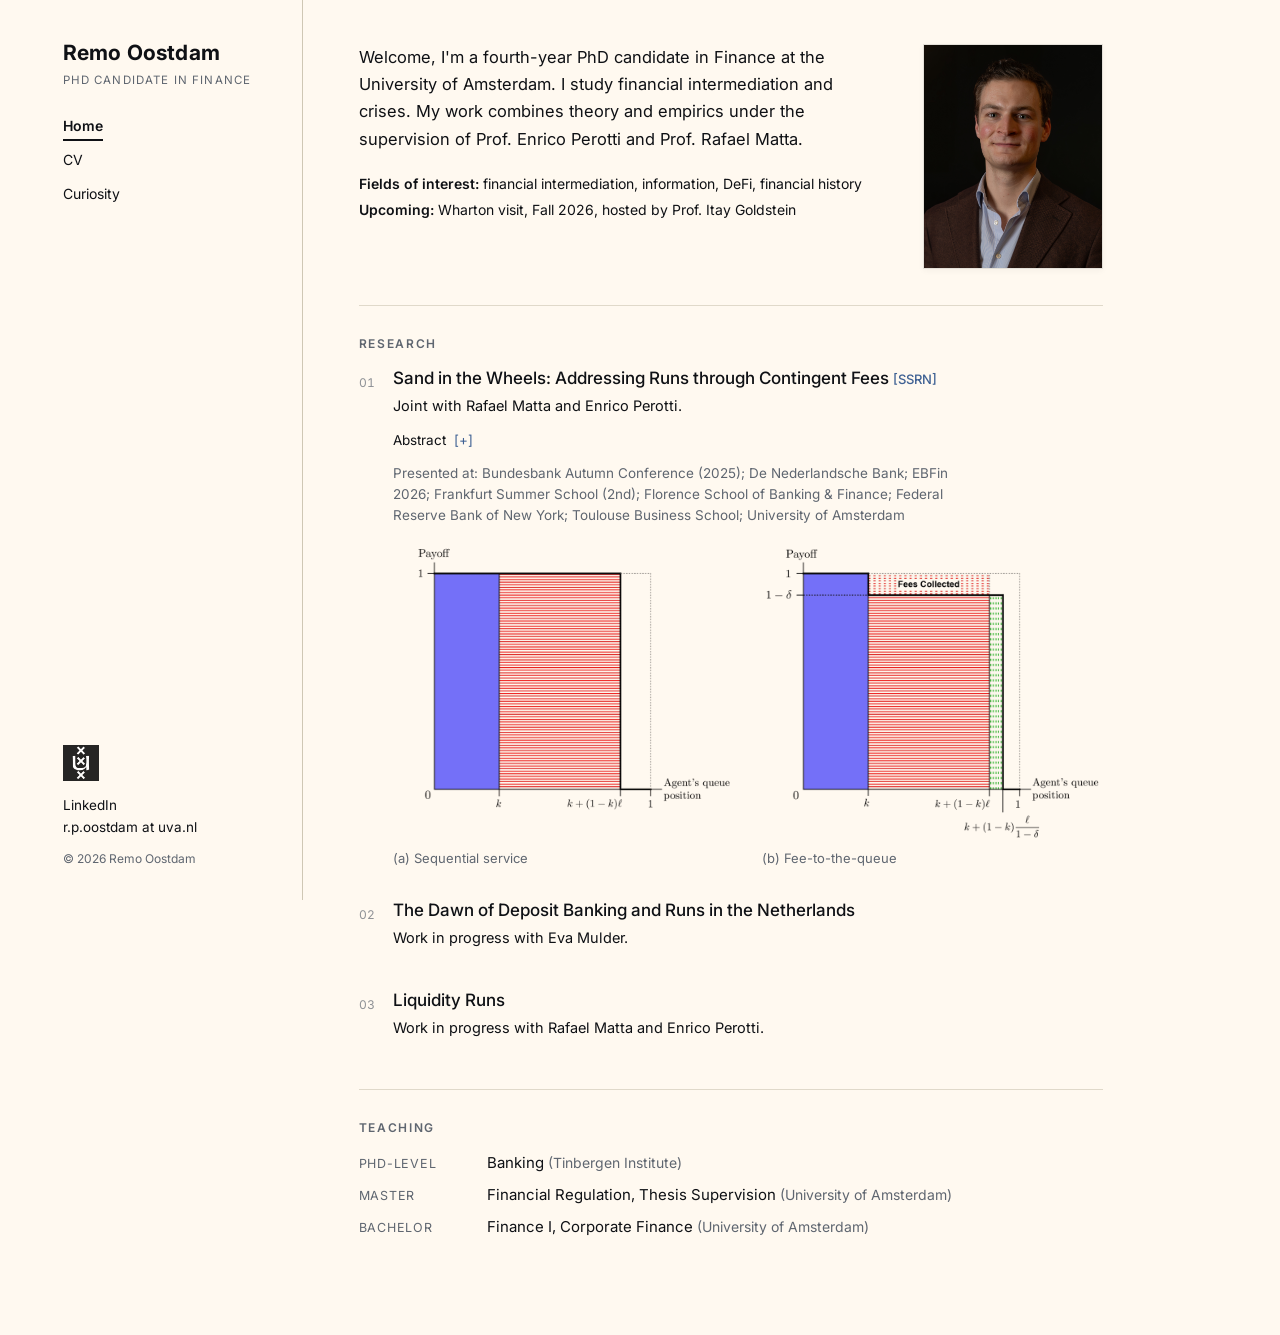
==== commit 21714380: "sitemap added" ====
--- a/index.html
+++ b/index.html
@@ -11,7 +11,7 @@
   <link rel="shortcut icon" href="assets/favicon.ico">
   <link rel="icon" type="image/png" sizes="32x32" href="assets/favicon-32x32.png">
   <link rel="icon" type="image/png" sizes="16x16" href="assets/favicon-16x16.png">
-<link rel="icon" type="image/png" sizes="96x96" href="/favicon-96x96.png">
+  <link rel="icon" type="image/png" sizes="96x96" href="/favicon-96x96.png">
   <link rel="apple-touch-icon" href="assets/apple-icon.png">
 
   <link rel="preconnect" href="https://fonts.googleapis.com">
@@ -25,7 +25,7 @@
 
     /* Slightly wider than the other pages so "Fields of interest" and
        "Upcoming" each hold a single line beside the portrait. */
-    body { --measure: 800px; }
+    body { --measure: 744px; }
 
     .intro {
       display: grid;
--- a/assets/style.css
+++ b/assets/style.css
@@ -19,14 +19,28 @@
 
   --sidebar-width: 240px;
   --gutter:        56px;
-  --measure:       720px;   /* main text column; curiosity.html widens this */
+  --measure:       744px;   /* text column cap; each page may narrow this */
+
+  /* Width of the outer frame. CONSTANT on every page — this is what keeps the
+     sidebar in exactly the same place as you move between pages. Only
+     --measure varies per page, and it caps the text column inside the frame. */
+  --page-max:      1196px;
 }
 
 /* --------------------------------------------------------------------------
    2. Base
    -------------------------------------------------------------------------- */
 
-html { box-sizing: border-box; -webkit-text-size-adjust: 100%; }
+html {
+  box-sizing: border-box;
+  -webkit-text-size-adjust: 100%;
+  scroll-behavior: smooth;   /* in-page jumps; disabled under reduced-motion */
+
+  /* Always reserve the scrollbar track, so a short page and a long page put
+     the centred layout in the same place instead of shifting by ~15px. */
+  scrollbar-gutter: stable;
+}
+
 *, *::before, *::after { box-sizing: inherit; }
 
 body {
@@ -68,8 +82,6 @@
    -------------------------------------------------------------------------- */
 
 .layout {
-  --page-max: calc(var(--sidebar-width) + var(--gutter) + var(--measure));
-
   display: grid;
   grid-template-columns: var(--sidebar-width) minmax(0, var(--measure));
   gap: var(--gutter);
@@ -319,20 +331,6 @@
 
 .lightbox-close:hover { color: #fff; }
 
-/* On a phone, fitting the image to the viewport gains nothing over the page
-   itself. Render it at natural size instead and let the overlay pan. */
-@media (max-width: 700px) {
-  .lightbox { padding: 56px 12px 32px; }
-
-  .lightbox-content {
-    max-width: none;
-    max-height: none;
-    width: 760px;
-  }
-
-  .lightbox-content.rotated { width: auto; max-height: 80vh; }
-}
-
 /* --------------------------------------------------------------------------
    8. Tablet and phone
    Below 900px the grid unwinds. `display: contents` on the sidebar promotes
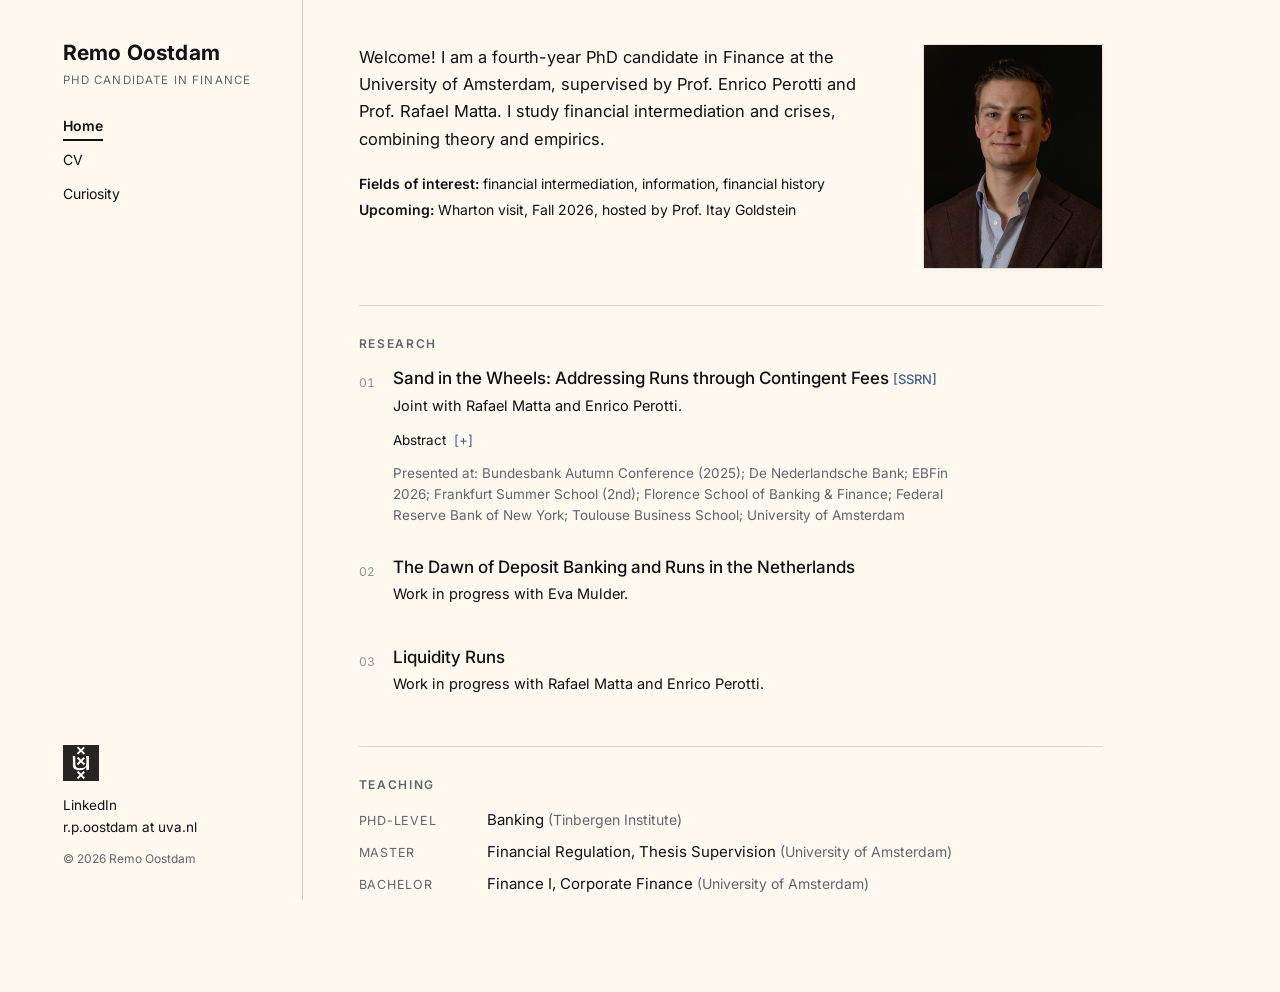
==== commit f59961f0: "sitemap added" ====
--- a/index.html
+++ b/index.html
@@ -111,32 +111,6 @@
       max-width: 62ch;
     }
 
-    /* Paper figure. The PNGs have a transparent background, so they sit
-       directly on the cream with no white box. */
-
-    .paper-figure { margin: 18px 0 0; }
-
-    .figure-panels {
-      display: grid;
-      grid-template-columns: 1fr 1fr;
-      gap: 10px 28px;
-      align-items: end;
-    }
-
-    .figure-panels figure { margin: 0; }
-
-    .figure-panels img {
-      display: block;
-      width: 100%;
-      height: auto;
-    }
-
-    .figure-panels figcaption {
-      font-size: 13px;
-      color: var(--muted);
-      margin-top: 6px;
-    }
-
     /* Teaching: level in the left column, courses on the right */
 
     .teaching-list {
@@ -177,10 +151,6 @@
       .teaching-list dt:first-of-type { padding-top: 0; }
 
       .paper { grid-template-columns: 26px minmax(0, 1fr); }
-
-      /* Panels stay side by side, scaled down to fit the two columns. */
-      .figure-panels { grid-template-columns: 1fr 1fr; gap: 6px 12px; }
-      .figure-panels figcaption { font-size: 11.5px; margin-top: 4px; }
     }
   </style>
 </head>
@@ -223,18 +193,15 @@
     <div class="intro">
       <div class="intro-text">
         <p class="lead">
-          Welcome, I'm a fourth-year PhD candidate in Finance at the University of Amsterdam.
-          I study financial intermediation and crises. My work combines theory and
-          empirics under the supervision of
-          <a href="https://www.enricoperotti.eu/" target="_blank" rel="noopener">Prof. Enrico Perotti</a>
+          Welcome! I am a fourth-year PhD candidate in Finance at the University of Amsterdam, supervised by <a href="https://www.enricoperotti.eu/" target="_blank" rel="noopener">Prof. Enrico Perotti</a>
           and
-          <a href="https://sites.google.com/site/almeidadamatta/home" target="_blank" rel="noopener">Prof. Rafael Matta</a>.
+          <a href="https://sites.google.com/site/almeidadamatta/home" target="_blank" rel="noopener">Prof. Rafael Matta</a>. I study financial intermediation and crises, combining theory and empirics.
         </p>
 
         <div class="fields-group">
           <p class="fields">
             <strong>Fields of interest:</strong>
-            financial intermediation, information, DeFi, financial history
+            financial intermediation, information, financial history
           </p>
           <p class="fields">
             <strong>Upcoming:</strong>
@@ -288,24 +255,6 @@
               Federal Reserve Bank of New York; Toulouse Business School; University of Amsterdam
             </p>
 
-            <figure class="paper-figure">
-              <div class="figure-panels">
-                <figure>
-                  <img src="assets/fig-runs-a.png"
-                       width="840" height="736"
-                       loading="lazy"
-                       alt="Payoff by queue position under sequential service: agents are paid one unit until liquid assets (blue) and then illiquid assets (red hatched) are exhausted, after which the payoff drops to zero.">
-                  <figcaption>(a) Sequential service</figcaption>
-                </figure>
-                <figure>
-                  <img src="assets/fig-runs-b.png"
-                       width="840" height="736"
-                       loading="lazy"
-                       alt="Payoff by queue position under fee-to-the-queue: arriving agents pay a fee, and the fees collected finance additional withdrawals, extending the set of agents who receive a positive payoff.">
-                  <figcaption>(b) Fee-to-the-queue</figcaption>
-                </figure>
-              </div>
-            </figure>
           </div>
         </article>
 
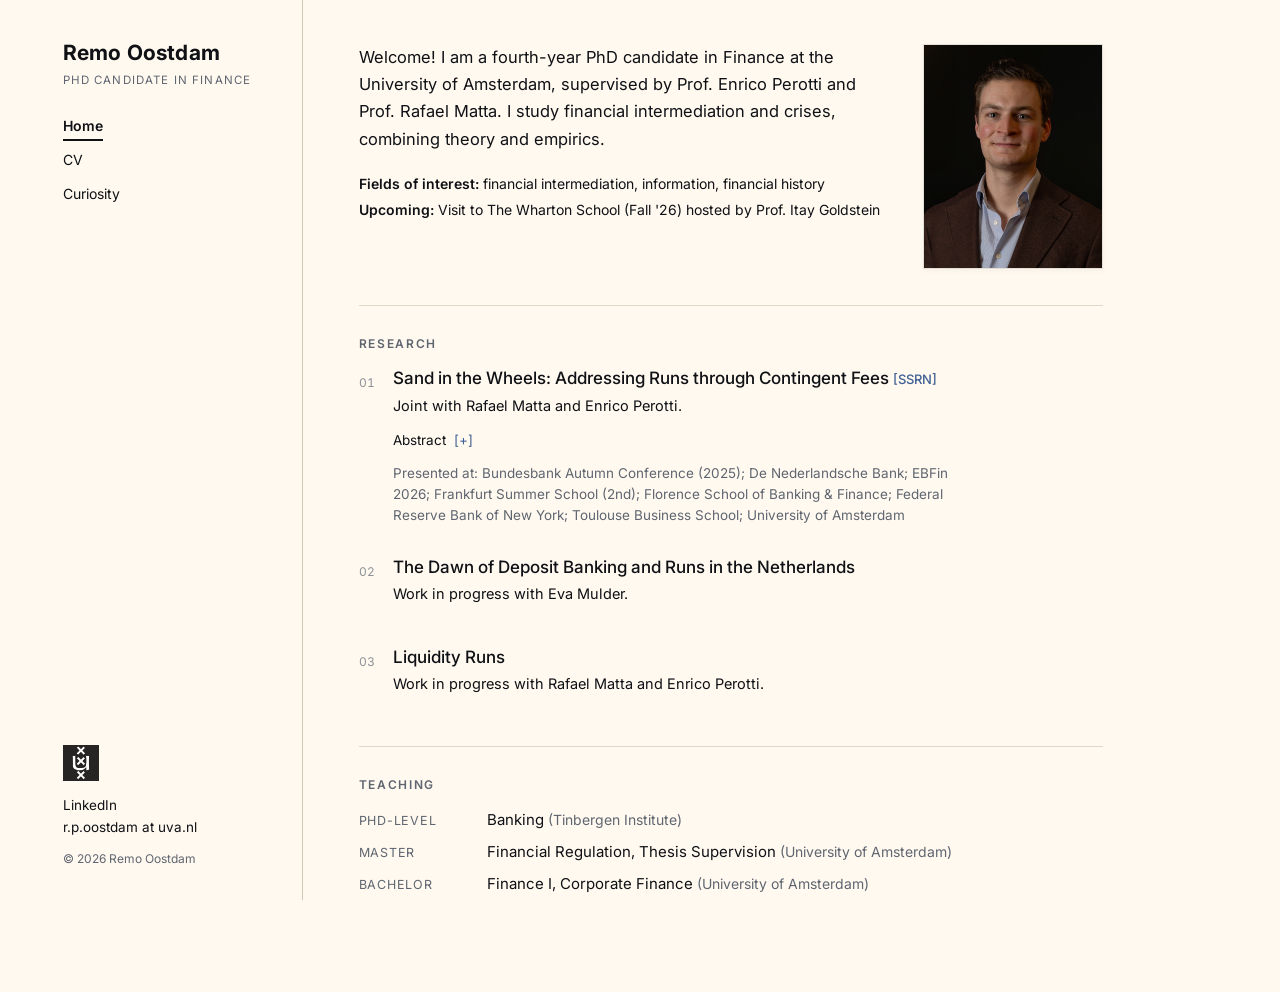
==== commit 5f91eb84: "sitemap added" ====
--- a/index.html
+++ b/index.html
@@ -205,7 +205,7 @@
           </p>
           <p class="fields">
             <strong>Upcoming:</strong>
-            Wharton visit, Fall 2026, hosted by
+            Visit to The Wharton School (Fall '26) hosted by
             <a href="https://finance.wharton.upenn.edu/~itayg/" target="_blank" rel="noopener">Prof. Itay Goldstein</a>
           </p>
         </div>
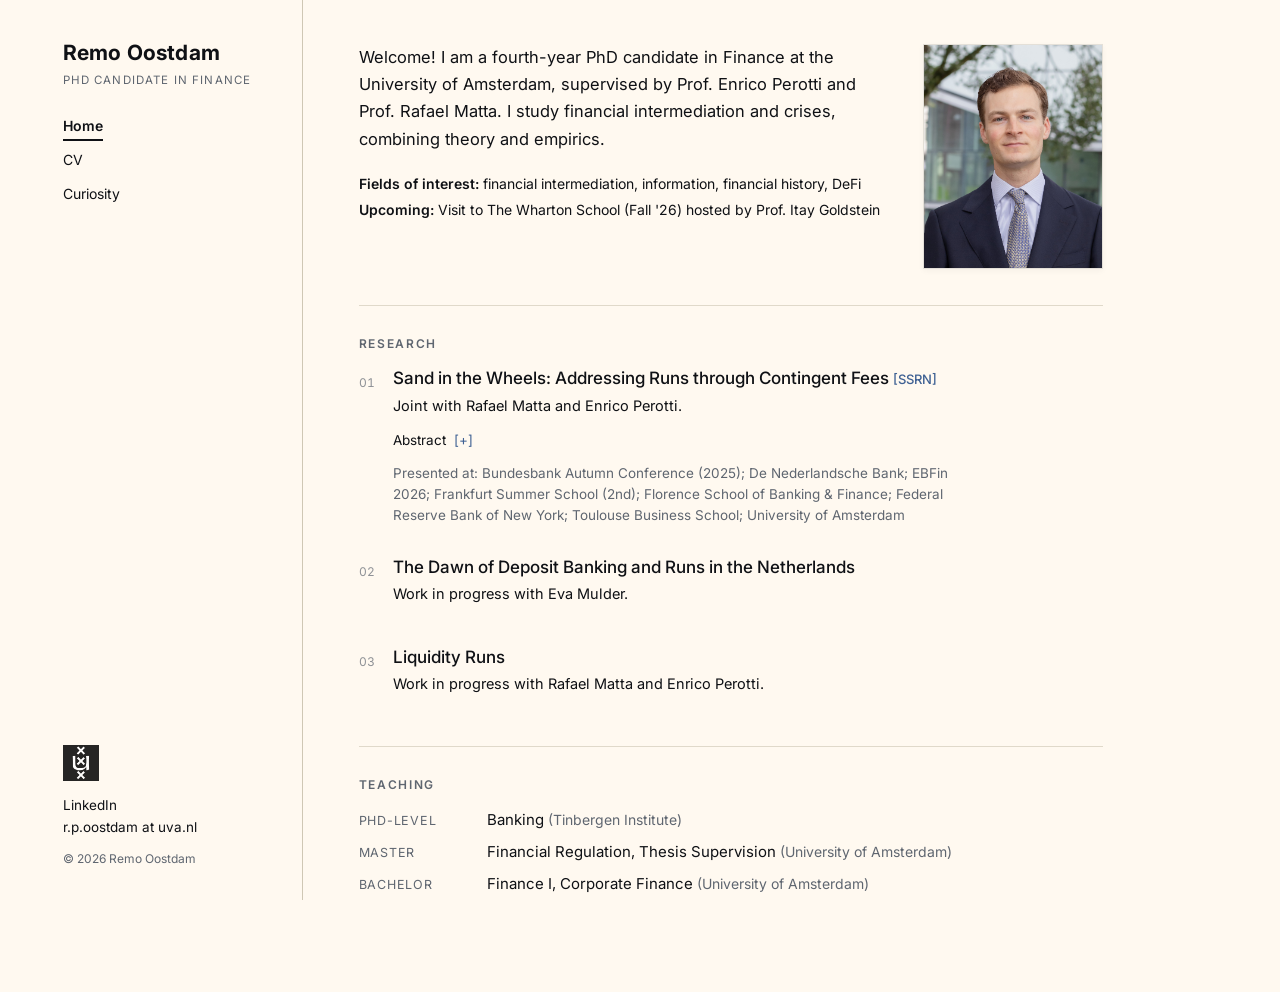
==== commit c2983fe4: "update" ====
--- a/index.html
+++ b/index.html
@@ -201,7 +201,7 @@
         <div class="fields-group">
           <p class="fields">
             <strong>Fields of interest:</strong>
-            financial intermediation, information, financial history
+            financial intermediation, information, financial history, DeFi
           </p>
           <p class="fields">
             <strong>Upcoming:</strong>
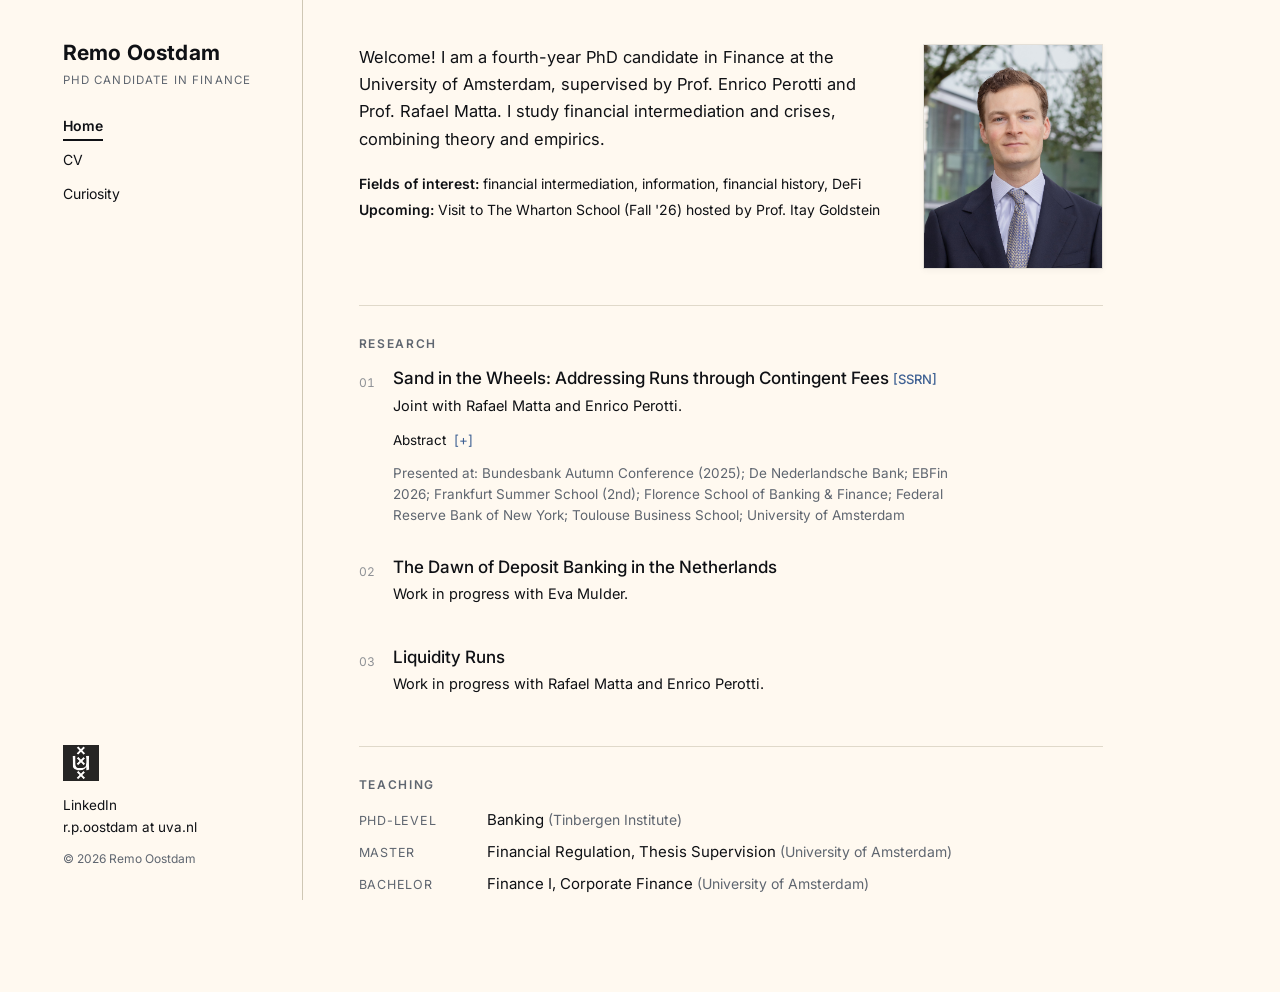
==== commit 5b44f827: "update" ====
--- a/index.html
+++ b/index.html
@@ -261,7 +261,7 @@
         <article class="paper">
           <span class="paper-num" aria-hidden="true">02</span>
           <div>
-            <h3 class="paper-title">The Dawn of Deposit Banking and Runs in the Netherlands</h3>
+            <h3 class="paper-title">The Dawn of Deposit Banking in the Netherlands</h3>
             <div class="coauthors">
               Work in progress with
               <a href="https://www.evamulder.com/" target="_blank" rel="noopener">Eva Mulder</a>.
